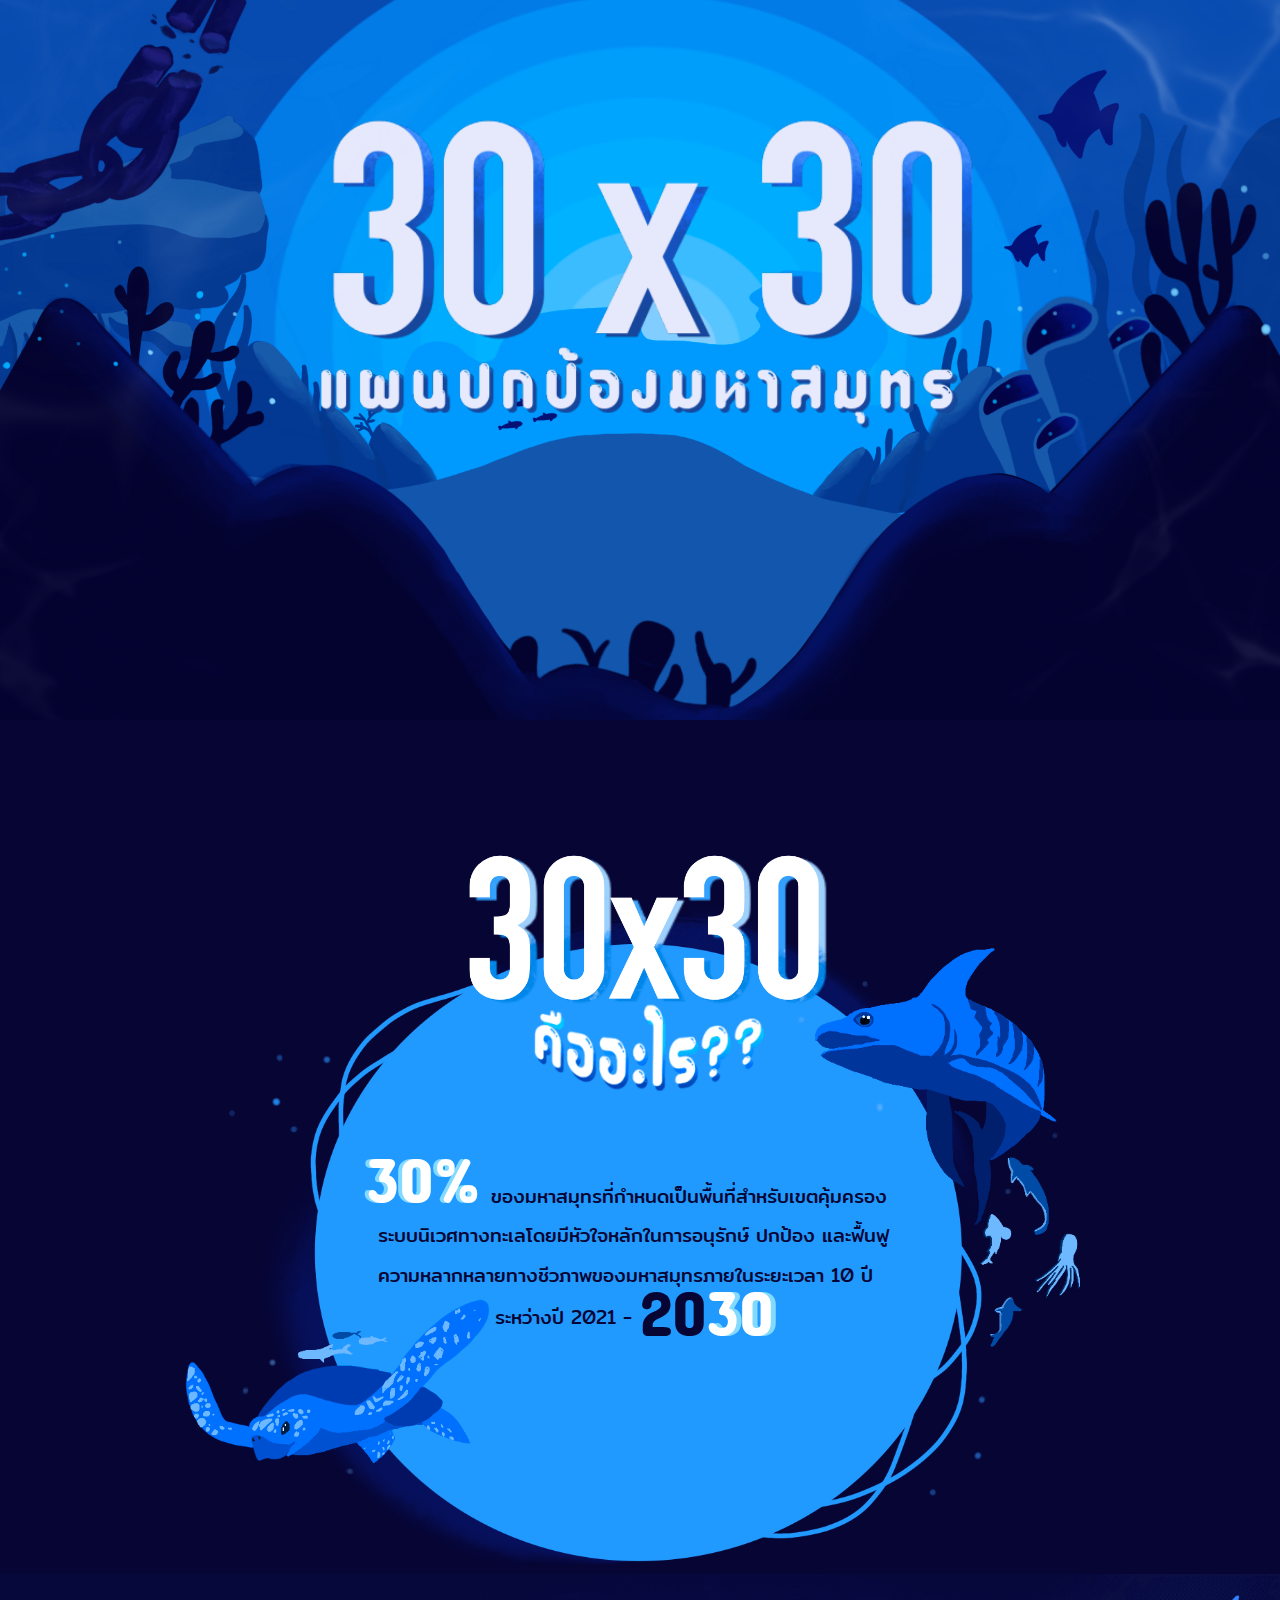
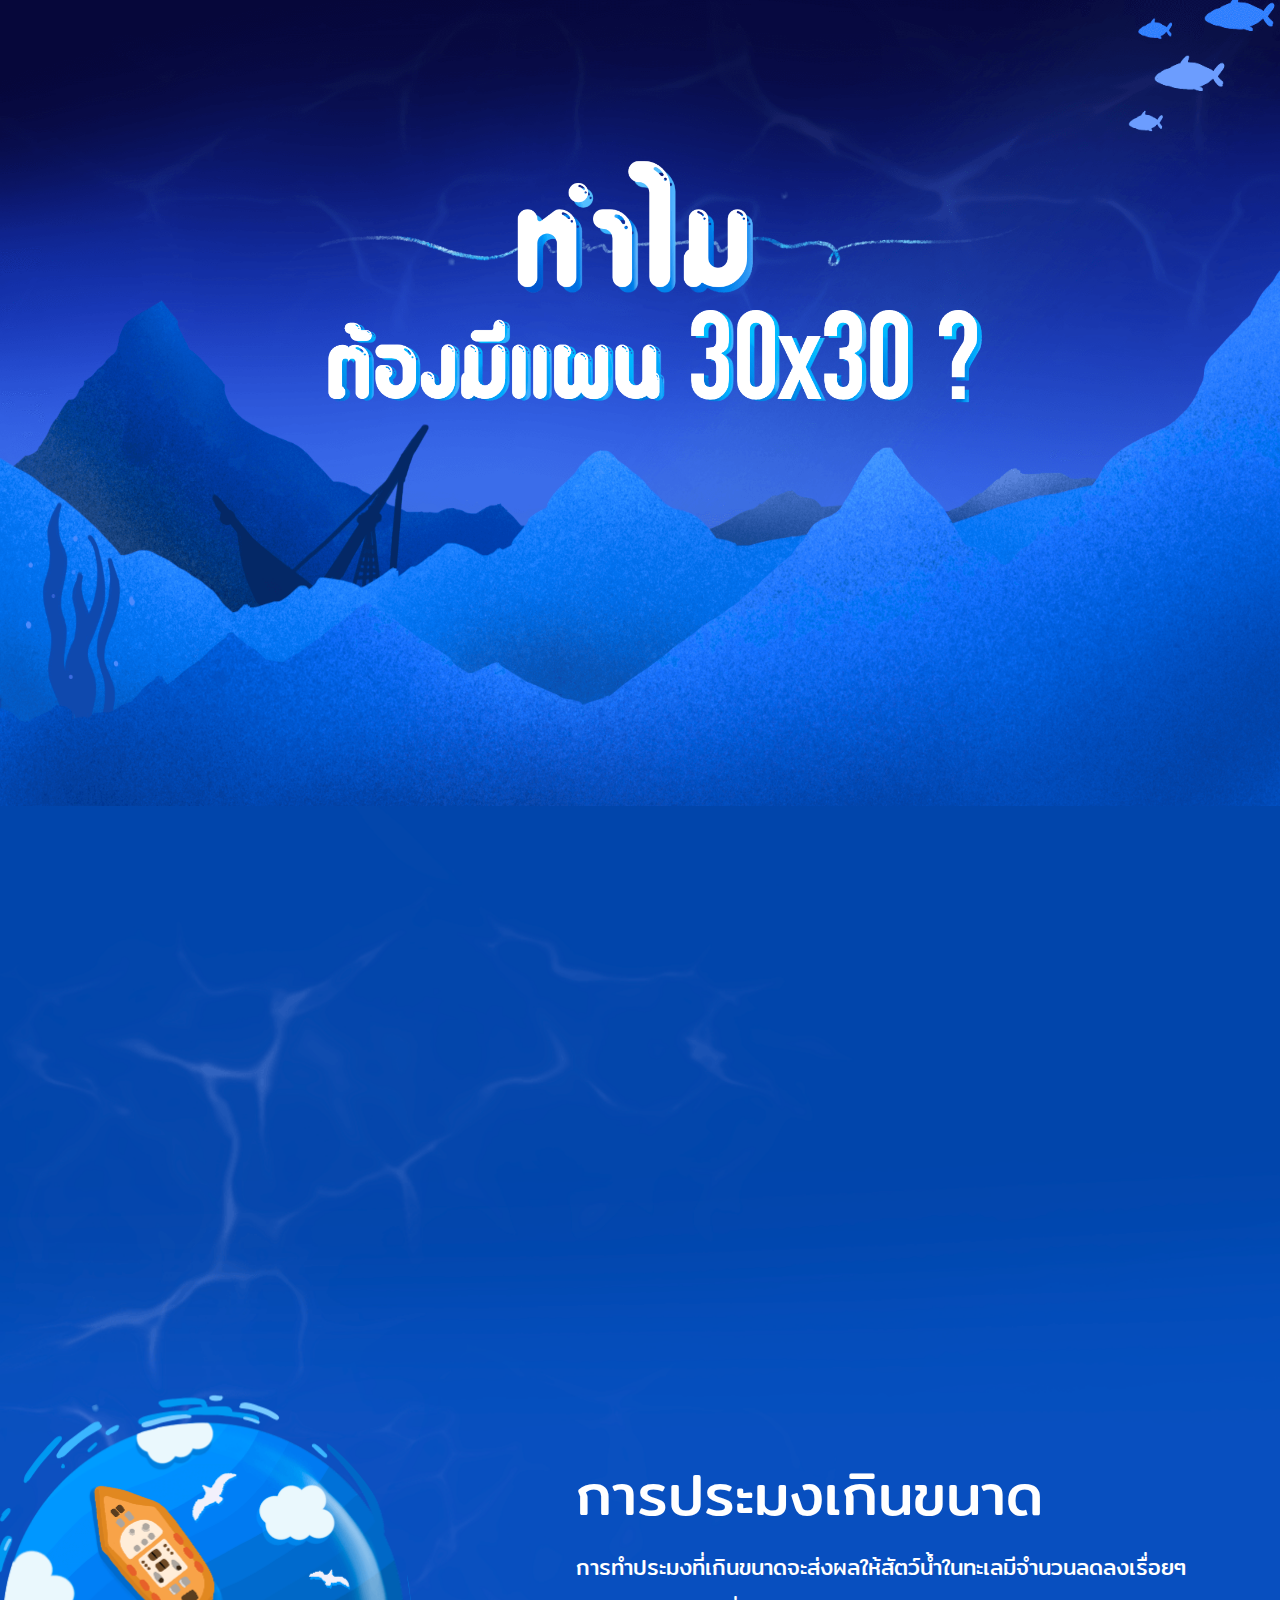
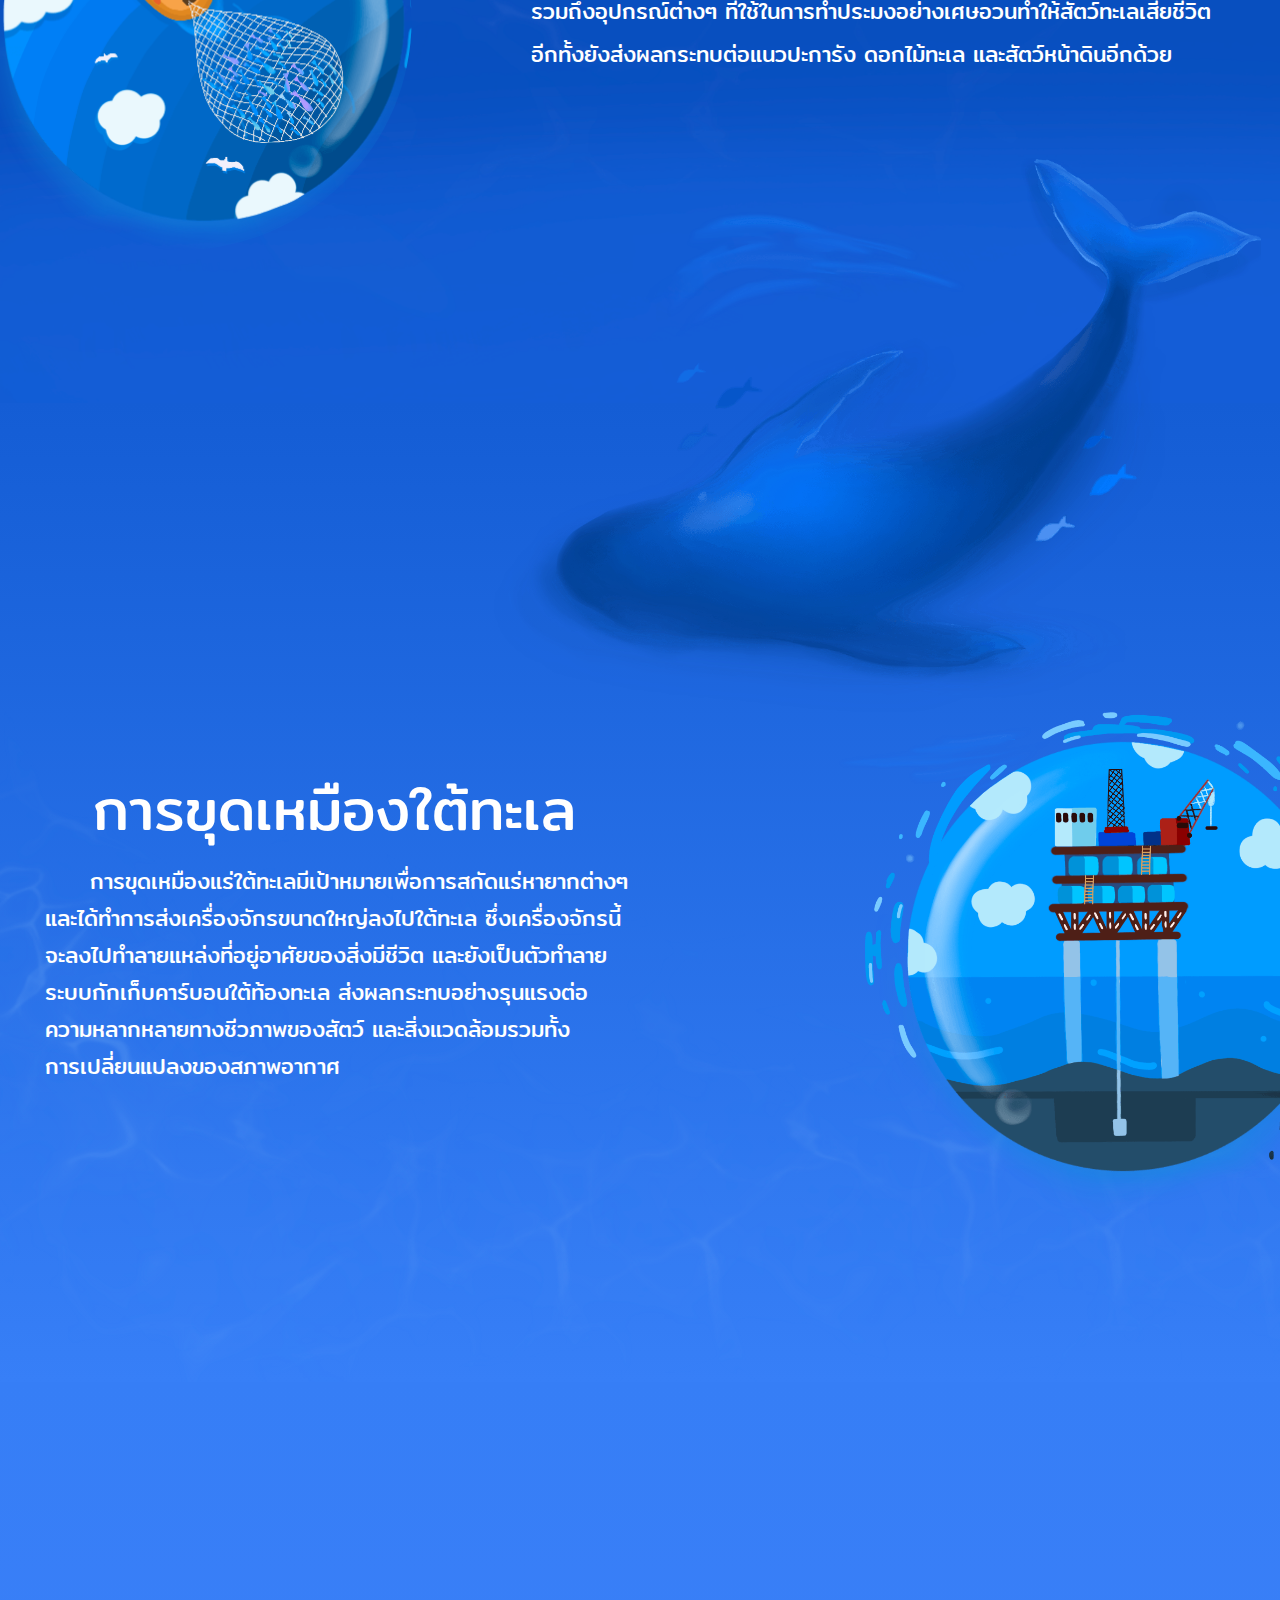
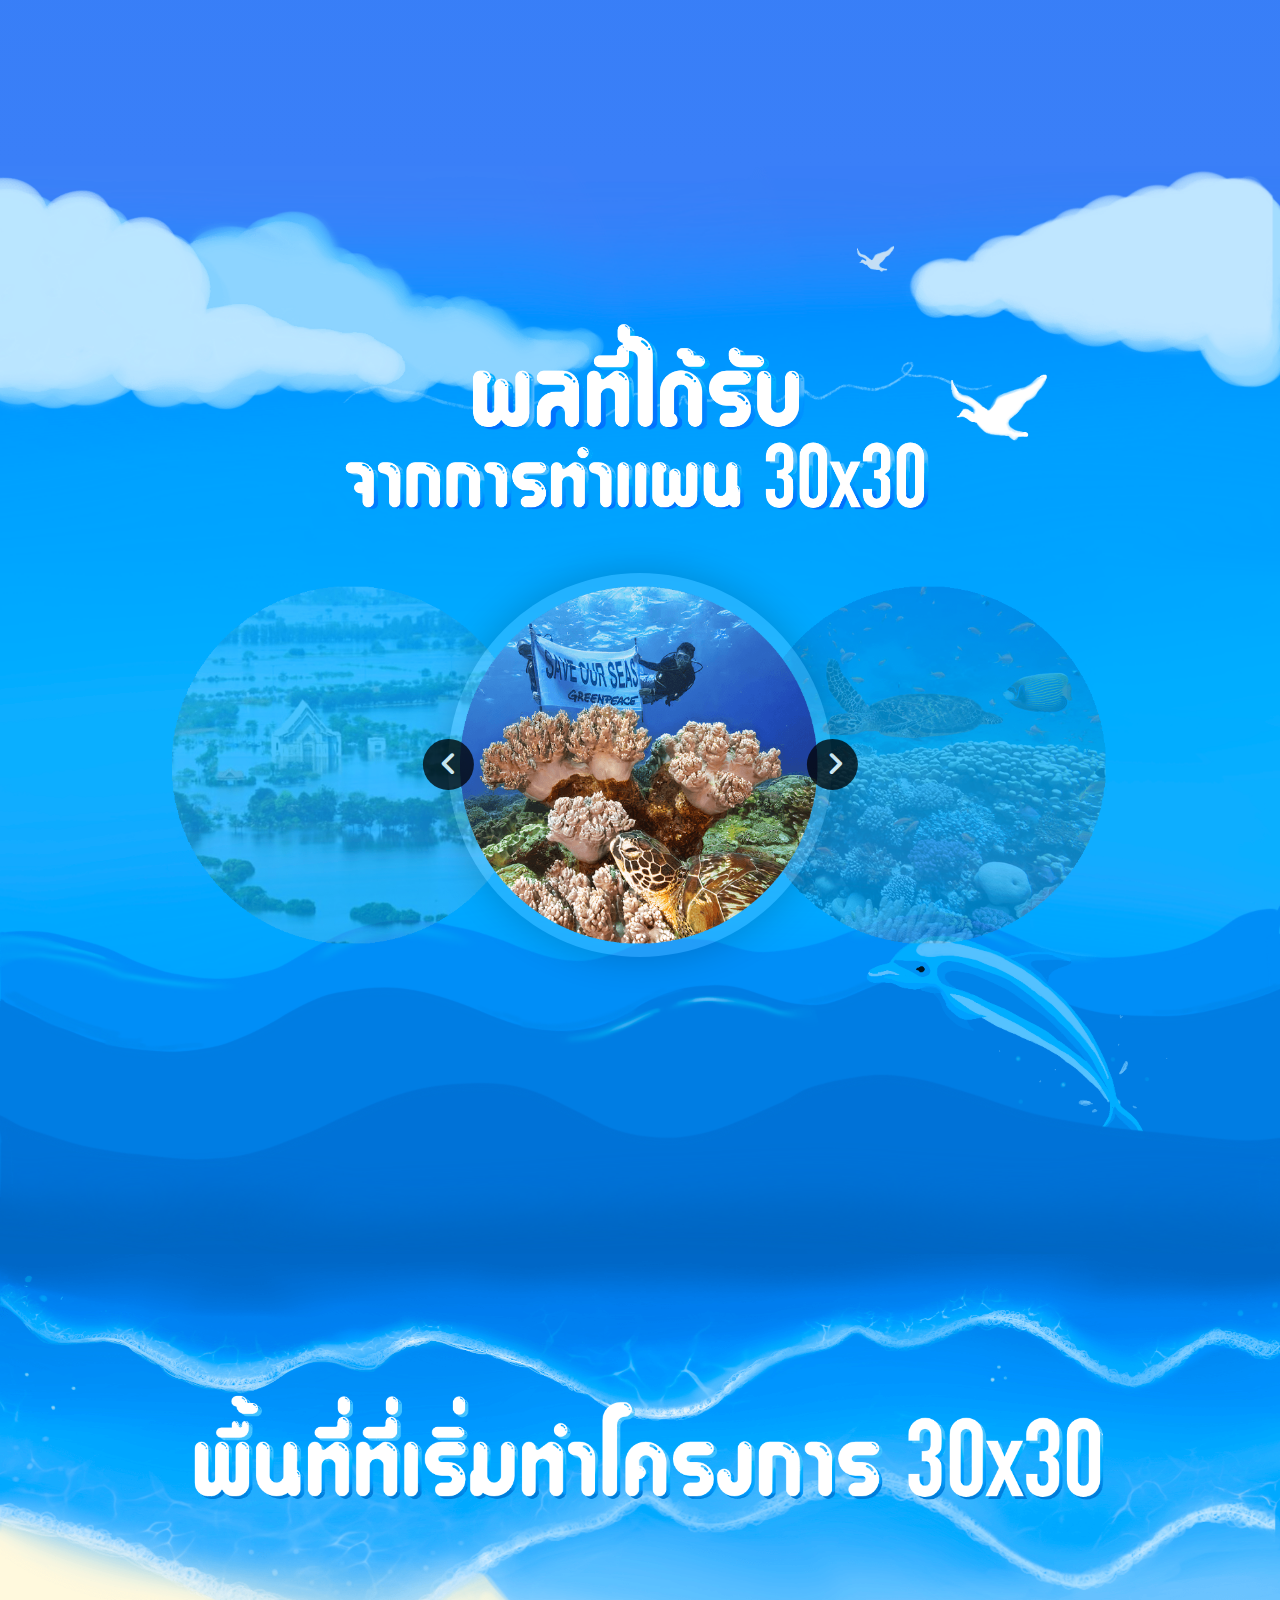
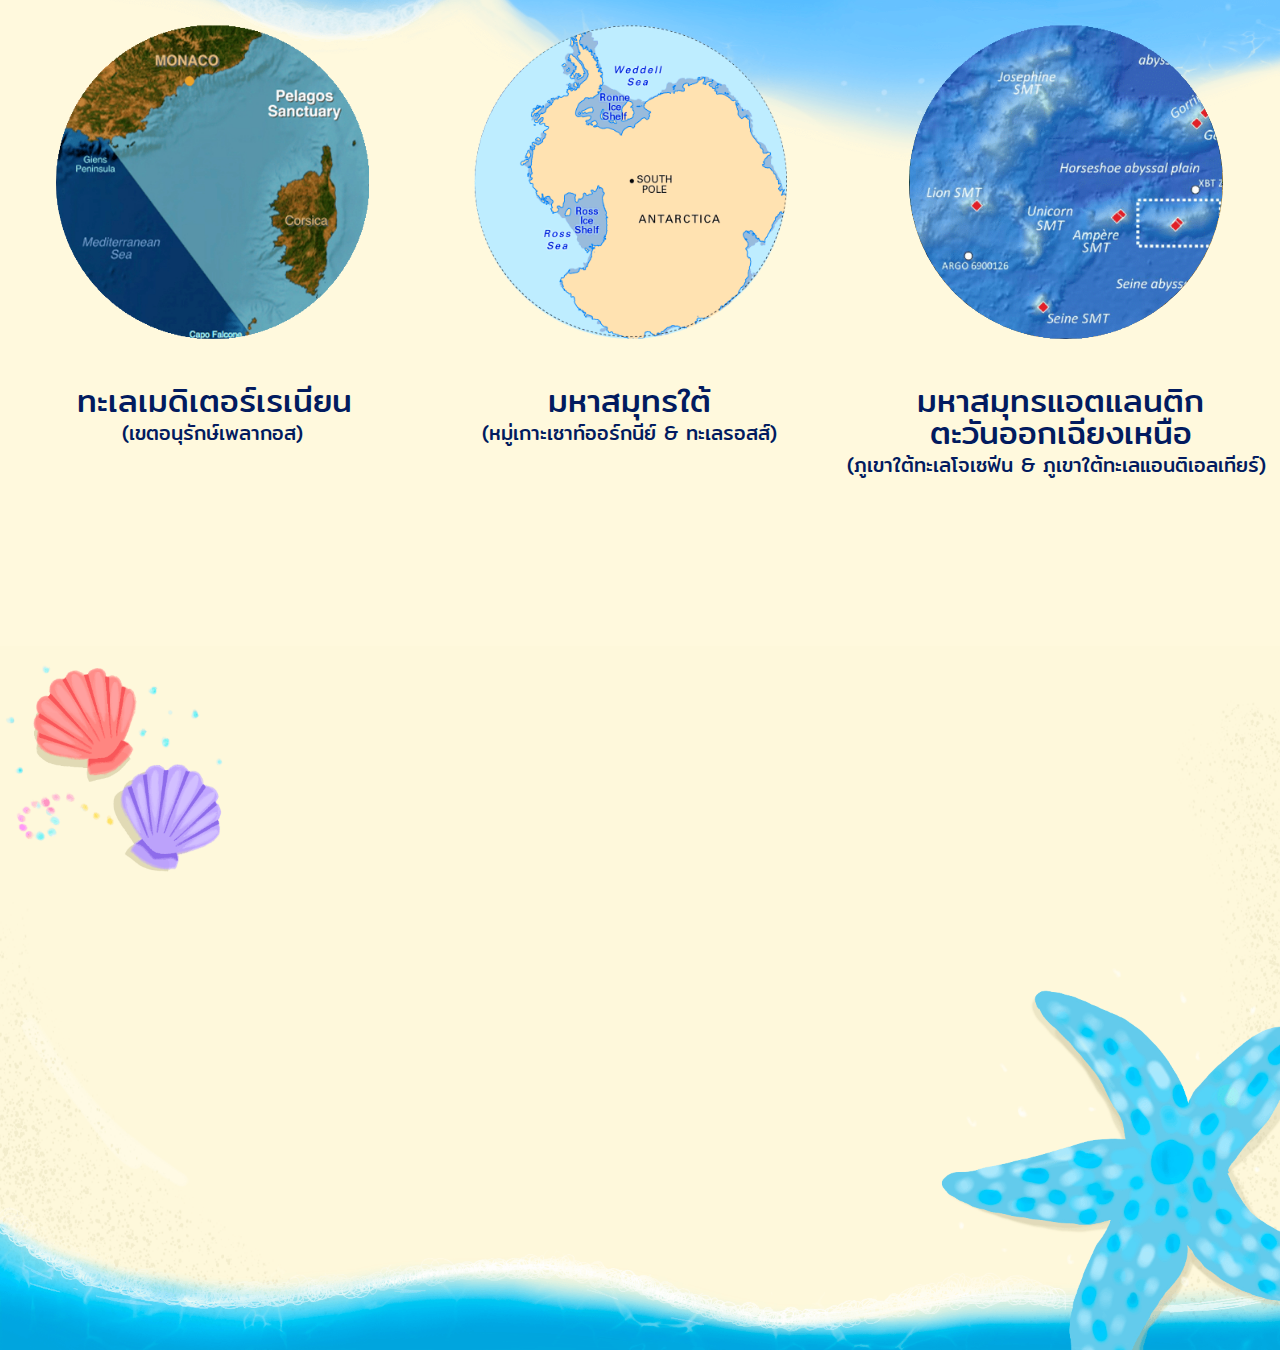
==== index.html @ f32a3476 "Update index.html" ====
<!DOCTYPE html>
<html>
    <head>
        <title>30x30</title>
        <meta charset="utf-8">
        <meta name="viewport" content="width=device-width, initial-scale=1">
        <link rel="stylesheet" href="https://maxcdn.bootstrapcdn.com/bootstrap/4.5.2/css/bootstrap.min.css">
        <script src="https://ajax.googleapis.com/ajax/libs/jquery/3.5.1/jquery.min.js"></script>
        <script src="https://cdnjs.cloudflare.com/ajax/libs/popper.js/1.16.0/umd/popper.min.js"></script>
        <script src="https://maxcdn.bootstrapcdn.com/bootstrap/4.5.2/js/bootstrap.min.js"></script>
        <link rel="preload" href="img30/30.jpg" as="image">
        <link rel="preload" href="img30/31.png" as="image">
        <link rel="preload" href="img30/32.png" as="image">
        <link rel="preload" href="img30/33.jpg" as="image">
        <link rel="preload" href="img30/34.png" as="image">
        <link rel="stylesheet" href="style3.css">
        <link rel="preconnect" href="https://fonts.gstatic.com">
        <link href="https://fonts.googleapis.com/css2?family=Concert+One&display=swap" rel="stylesheet">
        <link rel=icon type=image/png href="img30/เหว่า.png" />
        <link href="https://fonts.googleapis.com/css?family=Material+Icons|Material+Icons+Outlined|Material+Icons+Two+Tone|Material+Icons+Round|Material+Icons+Sharp" rel="stylesheet">
    </head>
<body>
    <div id="first">
        <div id="cover">
            <div style="background-image: url(img30/1.png);" class="cover-img"></div>
            <div style="background-image: url(img30/3.png);" class="cover-img" id="pra1"></div>
            <div style="background-image: url(img30/4.png);" class="cover-img"></div>
            <div style="background-image: url(img30/6.png);" class="cover-img" id="pra2"></div>
            <div style="background-image: url(img30/7.png);" class="cover-img" id="font30"></div>
            <div style="background-image: url(img30/8.png);" class="cover-img"></div>
            <div style="background-image: url(img30/9.png);" class="cover-img" id="mt1"></div>
            <div style="background-image: url(img30/10.png);" class="cover-img" id="light"></div>
            <div style="background-image: url(img30/11.png);" class="cover-img" id="soh"></div>
            <div style="background-image: url(img30/12.png);" class="cover-img"></div>
        </div>
    </div>
    <div id="sec">
        <div id="what">
            <div style="background-image: url(img30/13.png);width: 100%;position: absolute;height: 60%; background-size: 45%;background-repeat: no-repeat;background-position: 50% 50%;top: -1vw;left: -1vw;"></div>
            <p class="title2 arai"><span style="text-shadow: -0.35vw 0px 0px  #83daff;position: relative;left: -2%;" class="samsib">30%</span>ของมหาสมุทรที่กำหนดเป็นพื้นที่สำหรับเขตคุ้มครอง<br>ระบบนิเวศทางทะเลโดยมีหัวใจหลักในการอนุรักษ์ ปกป้อง และฟื้นฟู<br>ความหลากหลายทางชีวภาพของมหาสมุทรภายในระยะเวลา 10 ปี <br>
                <span style="position: relative;left: 23%;top: -1.2vw;">ระหว่างปี 2021 - 
            <span class="samsib" style="text-shadow: 0.4vw 0px 0px #83daff;position: relative;top: 1vw;"><span style="text-shadow: none;color: #060534;">20</span>30</span></span></p>
        </div>
        <div id="why">
            <div style="background-image: url(img30/14.png);position: absolute;width: 100%;height: 40%;background-size: 85%;background-position: center;background-repeat: no-repeat;top: 22%;"></div>
            <div></div>
            </p>
        </div>
    </div>
    <div id="third">
        <div class="part1">
            <div class="part"></div>
            <div class="pic"></div>
            <div class="cover-img" style="background-image: url(img30/43.PNG);height: 20%;width: 20%;left: 40%;top: 0.5%;"></div>
            <p class="plan">ในช่วงทศวรรษที่ผ่านมาที่สิ่งมีชีวิตถูกคุกคามด้วยผลกระทบ<br><span style="left: 9%;position: relative;">จากกิจกรรมหลากหลายของมนุษย์ไม่ว่าจะเป็น</span>
            </p>
            <p class="pramong head">การประมงเกินขนาด</p>
            <p class="pramong">การทำประมงที่เกินขนาดจะส่งผลให้สัตว์น้ำในทะเลมีจำนวนลดลงเรื่อยๆ <br>รวมถึงอุปกรณ์ต่างๆ ที่ใช้ในการทำประมงอย่างเศษอวนทำให้สัตว์ทะเลเสียชีวิต<br> อีกทั้งยังส่งผลกระทบต่อแนวปะการัง ดอกไม้ทะเล และสัตว์หน้าดินอีกด้วย</p>
        </div>
        <div class="part2">
            <div style="background-image: url(img30/15.png); bottom: 0;position: absolute;width: 100%;height: 100%;background-size: cover;"></div>
            <div id="pra"></div>
            <div class="pic2"></div>
            <p class="koodmine head">การขุดเหมืองใต้ทะเล</p>
            <p class="koodmine">การขุดเหมืองแร่ใต้ทะเลมีเป้าหมายเพื่อการสกัดแร่หายากต่างๆ <br>และได้ทำการส่งเครื่องจักรขนาดใหญ่ลงไปใต้ทะเล ซึ่งเครื่องจักรนี้<br>จะลงไปทำลายแหล่งที่อยู่อาศัยของสิ่งมีชีวิต และยังเป็นตัวทำลาย<br>ระบบกักเก็บคาร์บอนใต้ท้องทะเล ส่งผลกระทบอย่างรุนแรงต่อ<br>ความหลากหลายทางชีวภาพของสัตว์ และสิ่งแวดล้อมรวมทั้ง<br>การเปลี่ยนแปลงของสภาพอากาศ</p>
        </div>
    </div>
    <div id="third2" style="width: 100%;height: 30vw;background-image: linear-gradient(#367ef6,#3a7ff8);position: relative;">
        <p class="plan2" style="font-family: 'Mitr', sans-serif;color: white;font-size: 1.9vw;position: absolute;left: 28.5%;opacity: 0;">ดังนั้น เขตปกป้องระบบนิเวศทางทะเลหรือแผน 30x30 นี้ <br><span style="position: relative;left: -6%;">จึงเป็นเครื่องมือสำคัญที่จะปกป้องถิ่นที่อยู่อาศัยและสายพันธุ์สิ่งมีชีวิต</span><br><span style="position: relative;left: -13.75%;">และช่วยฟื้นฟูความหลากหลายทางชีวภาพของมหาสมุทรให้กลับมาอุดมสมบูรณ์อีกครั้ง</span></p>
        <div class="cover-img" style="background-image: url(img30/44.PNG);height: 115%;width: 20%;left: 40%;top: 5%;"></div>
    </div>
    <div id="forth">
        <div>
            <div style="background-image: url(img30/16.png);" class="cover-img"></div>
            <div style="background-image: url(img30/17.png);" class="cover-img wave"></div>
            <div style="background-image: url(img30/18.png);" class="cover-img wave"></div>
            <div style="background-image: url(img30/19.png);width: 25%;height: 80%;left: 40%;background-size: 80%;" class="cover-img wave"></div>
            <div style="background-image: url(img30/20.png);" class="cover-img wave"></div>
        </div>
            <div style="background-image: url(img30/21.png);position: absolute;width: 100%;height: 60%;background-repeat: no-repeat;background-size: 80%;left: 13%;"></div>
        <!-- <p class="head get">ผลที่ได้รับจากการทำแผน       <span style="font-size: 6vw;font-family: 'Concert One';">30 x 30 ?</span></p> -->
            <div class="items">
                <div class="item active" >
                    <img src="img30/imgsrc1.png" id="place">
                </div>
                <div class=" item next" >
                    <img src="img30/imgsrc2.png" id="more">
                </div>
                <div class="item" >
                    <img src="img30/imgsrc3.png" id="laklai">
                </div>
                <div class="item" >
                    <img src="img30/imgsrc4.png" id="chain">
                </div>
                <div class="item prev" >
                    <img src="img30/imgsrc5.png" id="eco">
                </div>
                <div class="button-container" style="left: -15vw;">
                    <div class="button" ><i class="material-icons-round" style="font-size:3.5vw;position: relative;left: 0vw;top: 0.2vw;">keyboard_arrow_left</i></div>
                </div>
                <div class="button-container" style="left: 15vw;">
                    <div class="button" ><i class="material-icons-round" style="font-size:3.5vw;position: relative;left: 0.25vw;top: 0.2vw;">keyboard_arrow_right</i></div>
                </div>
            </div>
    </div>
    <div id="fifth">
        <!-- <p class="head start">พื้นที่ที่เริ่มทำโครงการ       <span style="font-size: 6vw;font-family: 'Concert One';">30 x 30</span></p> -->
        <div style="background-image: url(img30/22.png);position: absolute;width: 100%;height: 60%;background-repeat: no-repeat;background-size: 95%;left: 4%;"></div>
        <div class="tale">
            <div class='pictale' style="background-image: url(img30/23.png);background-size: cover;width: 24.5vw;height: 24.5vw;left: 4.35vw;top: 5.75vw;"></div>
            <div class='pictale nam1' style="background-image: url(img30/24.png);"></div>
            <p class="title2 taletext" style="left: 6vw;">ทะเลเมดิเตอร์เรเนียน</p>
            <p class="title2 taletext2" style="font-size: 1.55vw; left: 9.5vw;">(เขตอนุรักษ์เพลากอส)</p>
        </div>
        <div class="tale" style="left: calc(100%/3);">
            <div class='pictale' style="background-image: url(img30/25.jpg);background-size: cover;width: 24.3vw;height: 24.3vw;left: 3.8vw;top: 5.75vw;"></div>
            <div class='pictale' style="background-image: url(img30/26.png);"></div>
            <p class="title2 taletext" style="left: 9.5vw;">มหาสมุทรใต้</p>
            <p class="title2 taletext2" style="font-size: 1.55vw; left: 4.3vw;">(หมู่เกาะเซาท์ออร์กนีย์ & ทะเลรอสส์)</p>
        </div>
        <div class="tale" style="left: calc(100%/3*2);">
            <div class='pictale' style="background-image: url(img30/27.png);background-size: cover;width: 24.5vw;height: 24.5vw;left: 4.35vw;top: 5.75vw;"></div>
            <div class='pictale' style="background-image: url(img30/28.png);"></div>
            <p class="title2 taletext" style="left: 5vw;">มหาสมุทรแอตแลนติก</p>
            <p class="title2 taletext" style="left: 6vw; top: 35vw;">ตะวันออกเฉียงเหนือ</p>
            <p class="title2 taletext2"  style="font-size: 1.55vw; left: -0.5vw; top:38.5vw">(ภูเขาใต้ทะเลโจเซฟีน & ภูเขาใต้ทะเลแอนติเอลเทียร์)</p>
        </div>
    </div>
    <div id="sixth">
        <div style="background-image: url(img30/29.png);width: 100%;height: 100%;position: absolute;background-size: 100%;background-repeat: no-repeat;background-position: center bottom;"></div>
         <p class="textcall" style="top: 41%;left: 25%;display: block;font-size: 3vw;">
            ถึงเวลาแล้วหรือยัง ที่พวกเราจะร่วมกันฟื้นฟู<br><span style="position: relative;left: 9%;">มหาสมุทรโลกให้อุดมสมบูรณ์ต่อไป</span>
         </p>
         <p class="textcall" style="top: 35%;left: 25%;font-size: 1.75vw;">
            หนึ่งเสียงของคุณจะช่วยให้เกิดเขตคุ้มครองระบบนิเวศทางทะเลและผลักดันให้<br><span style="position: relative;left: 6%;">องค์กรสหประชาชาติเดินหน้าแก้ไขปัญหาภัยคุกคามที่มีต่อมหาสมุทร</span>
        </p>
        <a href="https://act.greenpeace.org/page/42720/petition/1?ea.tracking.id=Planet4&utm_campaign=oceans&utm_source=website&utm_medium=planet4" target="_blank" class="title2 button3">ร่วมลงชื่อสนับสนุน</a>
        <a href="https://www.greenpeace.org/aotearoa/publication/30-x-30-a-blueprint-for-ocean-protection/" target="_blank" class="title2 button4">ศึกษาข้อมูลเพิ่มเติม</a>
        <button type="button" id="bright" ><i class="material-icons-round" id="buttonr" style="font-size:15vw;cursor: pointer;">arrow_right</i></button>
        <button type="button" id="bleft"><i class="material-icons-round" id="buttonl" style="font-size:15vw;cursor: pointer;">arrow_left</i></button>
        </div>
    </div>

    <!-- ซ่อนแอบ -->
    <div class="show1">
        <div class="data1">
                <div class="pichid" style="background-image: url(img30/30.jpg);">
                </div>
                <p class="title3 headtitle3">
                    1. ช่วยเป็นแหล่งเพาะพันธุ์สัตว์ทะเล
                </p>
                <p class="title3">
                    การสร้างเขตคุ้มครองระบบนิเวศทางทะเล จะช่วยเพิ่มพื้นที่แหล่งเพาะพันธุ์ของสัตว์ทะเล<br>จึงส่งผลให้จำนวนสัตว์น้ำและพืชทะเลเพิ่มขึ้น รวมถึงทำหน้าที่เป็นแหล่งเพาะพันธุ์ของ<br>สัตว์ทะเลที่ถูกคุกคามอย่างวาฬหรือเต่าทะเล ยกตัวอย่างในประเทศไทย ที่มีการอนุรักษ์<br>หญ้าทะเล ซึ่งเป็นแหล่งที่อยู่อาศัย อนุบาลตัวอ่อน แหล่งหากินและแหล่งหลบซ่อนศัตรู<br>ของสัตว์ทะเลนานาชนิด
                </p>
            <span class="close">&times;</span>     
        </div>
    </div>
    </div>
    <div class="show2">
        <div class="data2">
                <div class="pichid" style="background-image: url(img30/31.png);">
                </div>
                <p class="title3 headtitle3" style="left: 53%;">
                    2. มีความหลากหลายทางชีวภาพมากขึ้น
                </p>
                <p class="title3">
                    การสร้างเขตคุ้มครองจะช่วยฟื้นฟูทรัพยากรทางทะเล และเป็นพื้นที่อยู่อาศัยสำหรับ<br>สัตว์ทะเลให้เจริญเติบโตได้ จึงส่งผลให้มีความหลากหลายทางชีวภาพ<br>ซึ่งความหลากหลายทางชีวภาพเป็นสิ่งสำคัญที่ทำให้สิ่งมีชีวิตสามารถดำรงอยู่ได้<br>แม้ว่าสภาพแวดล้อมจะเปลี่ยนแปลงอยู่เสมอ
                </p>
            <span class="close">&times;</span>     
        </div>
    </div>
    <div class="show3">
        <div class="data3">
                 <div class="pichid" style="background-image: url(img30/32.png);">
                 </div>
                 <p class="title3 headtitle3">
                    3. ปกป้องห่วงโซ่อาหารใต้ทะเล
                </p>
                 <p class="title3">
                    การสร้างเขตคุ้มครองจะช่วยทำให้พื้นที่บริเวณนั้นเกิดสมดุลทางห่วงโซ่อาหารใต้ทะเล<br>ซึ่งจะทำให้ระบบนิเวศทางทะเลอุดมสมบูรณ์
                </p>
             <span class="close">&times;</span>  
        </div>   
    </div>
    <div class="show4">
        <div class="data4">
             <div class="pichid" style="background-image: url(img30/33.jpg);">
             </div>
             <p class="title3 headtitle3">
                4. ฟื้นฟูเศรษฐกิจระดับชุมชน
            </p>
             <p class="title3">
                การสร้างเขตคุ้มครองระบบนิเวศทางทะเลจะช่วยฟื้นฟูการท่องเที่ยวและการทำประมง<br>นอกเขตคุ้มครอง
            </p>
        </div>
         <span class="close">&times;</span>  
    </div> 
</div>

<div class="show5">
    <div class="data5">
         <div class="pichid" style="background-image: url(img30/34.png);">
         </div>
         <p class="title3 headtitle3" style="font-size: 2.1vw;text-shadow: 0.12vw 0.12vw 0vw #6da8ff;">
            5. ช่วยปกป้องพวกเราจากวิกฤตสภาพภูมิอากาศ
        </p>
         <p class="title3">
            สัตว์ทะเลและพืชทะเล สามารถดูดซับและกักเก็บก๊าซคาร์บอนไดออกไซด์ในชั้นบรรยากาศได้<br>โดยก๊าซคาร์บอนไดออกไซด์จะถูกส่งผ่านห่วงโซ่อาหาร ซึ่งในที่สุดก๊าซคาร์บอนไดออกไซด์<br>ก็จะจมลงไปใต้มหาสมุทรพร้อมกับซากสัตว์ทะเล อีกทั้งอุจจาระของวาฬ หรือสิ่งมีชีวิตอื่นๆ <br>อย่างแพลงก์ตอนพืชก็มีส่วนช่วยในการดูดซับและแยกก๊าซคาร์บอนไดออกไซด์จาก<br>ชั้นบรรยากาศลงสู่ทะเล
        </p>
     </div>
     <span class="close">&times;</span>  
</div> 
<!-- ซ่อนแอบหมดแล้ว -->

<!-- โหลด -->
<div id="load" style="overflow: hidden;">
    <div class="loader"></div>
</div>
<!-- จบโหลด -->

<!-- scroll -->
<script>
    let b_right = document.querySelector("#bright");
    window.onload = function() {
        b_right.style.display = "block";
        document.querySelector("#load").style.display = "none";
    };
    let pramong = document.querySelector('.pic');
    let koodmine = document.querySelector('.pic2');
    let font30 = document.querySelector("#font30");
    let pra2 = document.querySelector("#pra2");
    let pra1 = document.querySelector("#pra1");
    let mt1 = document.querySelector("#mt1");
    let tammai = document.querySelector("#tammai");
    let call = document.querySelectorAll(".textcall");
    let pra = document.querySelector("#pra");
    let buttonr = document.querySelector("#buttonr");
    let b_left = document.querySelector("#bleft");
    let buttonl = document.querySelector("#buttonl");
    let button3 = document.querySelector(".button3");
    let button4 = document.querySelector(".button4");
    let plan = document.querySelector(".plan");
    let plan2 = document.querySelector(".plan2");
    var check = 0;

    $(window).scroll(function () {
        var scrollv = $(this).scrollTop();

        font30.style.top = scrollv/30+'%';
        pra2.style.left = scrollv/55+'%';
        pra1.style.right = scrollv/55+'%';

        if (scrollv > 2400) {
            plan.style.animation = "appear 2s forwards";
        }

        if (scrollv > 4800) {
            plan2.style.animation = "appear 2s forwards";
        }

        if (scrollv > 2700) {
            pramong.style.animation = "mynewmove 1.5s forwards";
        }
        else{
            pramong.style.animation = "none";
        }

        if(scrollv > 3700){
            koodmine.style.animation = "mynewmove2 1.5s forwards";
        }
        else{
            koodmine.style.animation = "none";
        }

        // call to acction
    })
    
    buttonr.addEventListener("click", function() {
        if(check==0){
            call[0].style.display = "none";
            call[1].style.display = "block";
            button3.style.display = "inline-block";
            button4.style.display = "inline-block";
            b_right.style.display = "none";
            b_left.style.display = "block";
        }
        check += 1;
    });
    buttonl.addEventListener("click", function() {
        if(check==1){
            b_left.style.display = "none";
            call[1].style.display = "none";
            call[0].style.display = "block";
            b_right.style.display = "block";
            button3.style.display = "none";
            button4.style.display = "none";
        }
        check -= 1;
    });
</script>

<!-- script ม้าหมุน -->
<script>
            // เพิ่ม ถึง 417
        const slider = document.querySelector(".items");
        const slides = document.querySelectorAll(".item");
        const button = document.querySelectorAll(".button");
        let current = 0;
        let prev = 4;
        let next = 1;
        for (let i = 0; i < button.length; i++) {
            button[i].addEventListener("click", () => i == 0 ? gotoPrev() : gotoNext());
        }
        const gotoPrev = () => current > 0 ? gotoNum(current - 1) : gotoNum(slides.length - 1);
        const gotoNext = () => current < 4 ? gotoNum(current + 1) : gotoNum(0);
        const gotoNum = number => {
            current = number;
            prev = current - 1;
            next = current + 1;
            for (let i = 0; i < slides.length; i++) {
                slides[i].classList.remove("active");
                slides[i].classList.remove("prev");
                slides[i].classList.remove("next");
            }
            if (next == 5) {
                next = 0;
            }
            if (prev == -1) {
                prev = 4;
            }
            slides[current].classList.add("active");
            slides[prev].classList.add("prev");
            slides[next].classList.add("next");
        }
</script>
<!-- จบม้าหมุน -->

<!-- script ซ่อนแอบ -->
<script>
    const show1 = document.querySelector(".show1");
    const show2 = document.querySelector(".show2");
    const show3 = document.querySelector(".show3");
    const show4 = document.querySelector(".show4");
    const show5 = document.querySelector(".show5");
    
    const data1 = document.querySelector(".data1");
    const data2 = document.querySelector(".data2");
    const data3 = document.querySelector(".data3");
    const data4 = document.querySelector(".data4");
    const data5 = document.querySelector(".data5");
    
    document.getElementById("place").onclick = function(){
        show1.style.display = "block";
        data1.style.display = "block";
    };
    document.getElementById("more").onclick = function(){
        show2.style.display = "block";
        data2.style.display = "block";
    };
    document.getElementById("laklai").onclick = function(){
        show3.style.display = "block";
        data3.style.display = "block";
    };
    document.getElementById("chain").onclick = function(){
        show4.style.display = "block";
        data4.style.display = "block";
    };
    document.getElementById("eco").onclick = function(){
        show5.style.display = "block";
        data5.style.display = "block";
    };

    var span = document.getElementsByClassName("close")[0];
    span.onclick = function() { 
        show1.style.display = "none";
        data1.style.display = "none";
    }
    var span = document.getElementsByClassName("close")[1];
    span.onclick = function() { 
        show2.style.display = "none";
        data2.style.display = "none";
    }
    var span = document.getElementsByClassName("close")[2];
    span.onclick = function() { 
        show3.style.display = "none";
        data3.style.display = "none";
    }
    var span = document.getElementsByClassName("close")[3];
    span.onclick = function() { 
        show4.style.display = "none";
        data4.style.display = "none";
    }
    var span = document.getElementsByClassName("close")[4];
    span.onclick = function() { 
        show5.style.display = "none";
        data5.style.display = "none";
    }
</script>
<!-- script จบ -->

</body>
</html>
---- style3.css ----
@import url('https://fonts.googleapis.com/css2?family=Chonburi&family=K2D:wght@800&family=Mitr:wght@500&family=Sriracha&display=swap');

*{
    padding: 0;
    margin: 0;
}
body{
    /* background-color: #ffe1b1; */
    /* min-height: 1500px; */
    background-color: #060534;
    scroll-behavior: smooth;
    overflow-x: hidden;
}
#first{
    position: relative;
    width: 100%;
    height: 58vw;
    overflow: hidden;
    background-image: linear-gradient(#074bb0 75%,#060534 75%);
}
#cover{
    width: 100%;
    height: 100%;
    position: relative;
}
#sec{
    position: relative;
    width: 100%;
    height: 130vw;
    background-color: #060534;
}
#what{
    position: absolute;
    width: 100%;
    height: 45%;
    top:5%;
    background-image: url(img30/35.png);
    background-size: cover;
    background-position: center ;
}
#why{
    position: absolute;
    width: 100%;
    height: 50%;
    top: 50%;
    background-image: url(img30/36.png);
    background-size: 100% 100%;
    background-repeat: no-repeat;
}
.cover-img{
    position: absolute;
    width: 100vw;
    height: 100vw;
    background-size: contain;
    background-repeat: no-repeat;
}
.title2{
    font-size: 2vw;
    font-family: 'Mitr', sans-serif;
    position: absolute;
    color: #060534;
    top: 5%;
    left: 14%;
    line-height: 205%
}
.title2.arai{
    font-size: 1.5vw;
    top: 44.5%;
    left: 29.5%;
}
.samsib{
    font-size: 5vw; 
    font-family: 'Concert One', cursive; 
    color:#fff;
}
.title2.text2{
    top: 47.5%;
    left: 43%;
    text-indent: 10%;
    font-size: 1.7vw;
}
#third{
    /* background-color: #113c67; */
    width: 100%;
    height: 170vw;
    position: relative;
    overflow: hidden;
    background-size: 150% 100%;
    background-color: #155cd6;
}
.pic{
    width: 35.75%;
    height: 20.75%;
    /* background-color: rgb(255, 255, 255); */
    border-radius: 100%;
    top: 27%;
    left: -4%;
    position: absolute;
    transform: scale(1.02);
    background-image: url(img30/37.png);
    background-size: cover;
}
.part2{
    width: 100%;
    height: 45%;
    position: absolute;
    bottom: 0;
    background: linear-gradient(#145dd5,#377ff7);
    background-size: cover;

}
.part{
    width: 100%;
    height: 55%;
    position: absolute;
    background-image: url(img30/38.png);
    background-size: cover;
}
.pic2{
    width: 45%;
    height: 55%;
    /* background-color: rgb(255, 255, 255); */
    border-radius: 100%;
    top: 28%;
    right: -10%;
    position: absolute;
    transform: scale(1.02);
    background-image: url(img30/39.png);
    background-size: cover;
}
.pramong, .koodmine{
    font-family: 'Mitr', sans-serif;
    color: white;
    font-size: 1.7vw;
    position: absolute;
    top: 34%;
    left: 41.5%;
    text-indent: 3.5vw;
    line-height: 200%;
}
.koodmine{
    left: 3.5%;
    top: 47%;
    line-height: 170%;
}
.head{
    left: 45%;
    top: 29%;
    font-size: 4.5vw;
    text-indent: 0;
}
.koodmine.head{
    top: 36.5%;
    left: 7.25%;
}
#forth{
    overflow: hidden;
    position: relative;
    background-color: #59a5e4;
    width: 100%;
    height: 85vw;
    background-image: url(img30/40.png);
    background-repeat: no-repeat;
    background-size: cover;
    background-position: right;
}
.head.get{
    left: 9.5%;
    font-size: 5.25vw;
    font-family: 'Mitr'; 
    color:#ffffff;
    position: absolute;
    top: 23%;
    text-shadow: 0.5vw 0.3vw 0px #12668d;
}
.head.start{
    left: 16%;
    font-size: 5.25vw;
    font-family: 'Mitr'; 
    color:#005c83;
    position: absolute;
    top: 20%;
    text-shadow: 0vw 0.3vw 0px #50bada;
}
.poom{
    background-color: rgb(52, 58, 71);
    width: 4vw;
    height: 4vw;
    position: absolute;
    border-radius: 100%;
    left: 33.5%;
    top: 51%;
    cursor: pointer;
    /* z-index: 99; */
}
.po2{
    left: 62.5%;
}
.presspic{
    width: 27.5vw;
    height: 27.5vw;
    position: absolute;
    left: 36%;
    top: 37.5%;
    border-radius: 100%;
    cursor: pointer;
    background-size: cover;
    /* background-color: white; */
}
.picshadow{
    width: 27.5vw;
    height: 27.5vw;
    position: absolute;
    left: 36%;
    top: 37.5%;
    border-radius: 100%;
    /* background-color: white; */
    box-shadow: 0px 0px 3vw #0004;
}
i{
    color: white;
}
.prakob{
    display: none;
}
.picsec,.piclast{
    opacity: 0.8;
    width: 26vw;
    height: 26vw;
    top: 38%;
}
.picsec{
    left: 54%;
}
.piclast{
    left: 18%;
}
#fifth{
    position: relative;
    width: 100%;
    height: 77.5vw;
    background-color: #fff9dd;
    overflow: hidden;
    background-image: url(img30/41.png);
    background-size: 100% 65%;
    background-repeat: no-repeat;
}
.close {
    position: absolute;
    top: 1.25vw;
    right: 2.25vw;
    color: #faf0f0;
    /* font-size: 3vw; */
    font-size: 3.5vw;
    font-weight: bold;
     transition: 0.3s;
}
.show1,.show2,.show3,.show4,.show5{
    overflow: hidden;
    width: 100%;
    height: 100%;
    background-color: rgb(5, 15, 34,0.95); 
    position: fixed;
    left: 0;
    top: 0;
    display: none;
}
.data1,.data2,.data3,.data4,.data5{
    display: none;
    /* margin: 5em; */
}
.close:hover,
    .close:focus {
        color: rgb(255, 255, 255);
        text-decoration: none;
        cursor: pointer;
}

.pichid{
    left: 0%;
    width: 47%;
    height: 100%;
    position: absolute;
    background-size: cover;
}
.tale{
    margin: 0;
    height: 70%;
    position: absolute;
    width: calc(100%/3);
    display: inline-block;
    padding: 0;
    bottom: 0px;
}
.pictale{
    width: 30vw;
    height: 30vw;
    border-radius: 100%;
    left: 0.75vw;
    top: 3vw;
    position: absolute;
    background-size: cover;
    transition: 1s;
    /* cursor: pointer; */
}
.taletext{
    top: 32.5vw;
    font-size: 2.5vw;
    left: 7vw;
    color: #021b5f;
}
.taletext2{
    top: 36vw;
    font-size: 2vw;
    left: 4.5vw;
    color: #021b5f;
}
#load{
    /* background-image: linear-gradient(to bottom right, #a3cbff,#25b); */
    background-color: #000000;
    background-image: linear-gradient(-30deg, #102736 0%, #04619f 74%);
    width: 100%;
    height: 100%;
    position: fixed;
    left: 0;
    top: 0;
    display: flex;
    justify-content: center;
    align-items: center;
}

/* เพิ่ม */

.items {
    position: absolute;
    top: 55%;
    left: 50%;
    transform: translate(-50%, -50%);
    user-select: none;
  }
  
  .items .item {
    position: absolute;
    top: 50%;
    left: 50%;
    transform: translate(-50%, -50%);
    width: 30vw;
    height: 30vw;
    border-radius: 50%;
    overflow: hidden;
    transition: all 300ms ease-in-out;
    z-index: -1;
    opacity: 0;
    /* background-size: cover; */
  }
  .item img {
    width: 100%;
    height: 100%;
    object-fit: cover;

  }
  .item.active {
    opacity: 1;
    z-index: 99;
    background-color: #fff2;
    box-shadow: 0px 0px 3vw #00000032;
    cursor: pointer;
  }
  
  .item.prev {
    z-index: 2;
    opacity: 0.25;
    transform: translate(-125%, -50%);
  }
  
  .item.next {
    z-index: 2;
    opacity: 0.25;
    transform: translate(25%, -50%);
  }
  
  .items .button-container {
    position: absolute;
    top: 50%;
    left: 50%;
    transform: translate(-50%, -50%);
    width: auto;
    z-index: 100;
  }
  
  .button-container .button {
    color: #fff;
    /* font-size: 32px; */
    cursor: pointer;
    position: relative;
    opacity: 0.75;
    transition: all 300ms ease-in-out;
  }
  
  .button-container .button:hover {
    opacity: 1;
  }
  
  .button-container .button:before {
    content: "";
    position: absolute;
    top: 50%;
    left: 50%;
    transform: translate(-50%, -50%);
    width: 4vw;
    height: 4vw;
    background-color: rgba(0, 0, 0, 1);
    border-radius: 50%;
    z-index: -99;
  }
  
  .button-container .button:nth-child(1) {
    float: left;
  }
  
  .button-container .button:nth-child(2) {
    float: right;
  }

.loader {
    border: 1.5vw solid #f3f3f3;
    border-radius: 50%;
    border-top: 1.5vw solid #3498db;
    width: 10vw;
    height: 10vw;
    -webkit-animation: spin 2s linear infinite; /* Safari */
    animation: spin 2s linear infinite;
    position: absolute;
  }
  
  /* Safari */
  @-webkit-keyframes spin {
    0% { -webkit-transform: rotate(0deg); }
    100% { -webkit-transform: rotate(360deg); }
  }
  
  @keyframes spin {
    0% { transform: rotate(0deg); }
    100% { transform: rotate(360deg); }
  }

  .title3{
    font-size: 1.25vw;
    font-family: 'Mitr', sans-serif;
    position: absolute;
    color: #ffffff;
    left: 51.5%;
    top: 35%;
    line-height: 2.5vw;
}
.headtitle3{
    text-shadow: 0.14vw 0.14vw 0vw #6da8ff;
    font-size: 2.75vw;
    top: 26.5%;
    left: 54%;
}

  @keyframes mynewmove {
    from {
        left: -5%;
      }
      to {
        left: 2%;
      }
  }

  @keyframes mynewmove2 {
    from {
        right: -7%;
      }
      to {
        right: 0%;
      }
  }
.pictale:hover{
    opacity: 0;
}
#light{
    animation: kayab 4s infinite linear;
}


#pra1{
    animation: kayab2 4s infinite linear;
}

#pra2{
    animation: kayab2 4s infinite linear;
}
#soh{
    animation: kayab3 5s infinite linear;
}

@keyframes kayab{
    50%{transform: translateY(1.75vw);}
    100%{transform: translateY(0vw);}
}

@keyframes kayab2{
    40%{transform: translateY(-2vw);}
}
@keyframes kayab3{
    40%{transform: translateX(-1.5vw) translateY(-1.5vw);}
}
#sixth{
    width: 100%;
    height: 55vw;
    position: relative;
    background-color: #fff9dd;
}

#pra{
    right: 1.5vw;
    width: 70%;
    position: absolute;
    height: 70%;
    background-size: cover;
    top: -25%;
    background-image: url(img30/42.png);
    background-position: right;
    transition: 1.5s;
}
.cover-img.wave{
    bottom: -51.5%;
}
.textcall{
    font-size: 5vw;
    font-family: 'Mitr', sans-serif;
    position: absolute;
    color: 	#003891;
    top: 30%;
    left: 15%;
    display: none;
    opacity: 0;
    animation: appear 2s;
    animation-fill-mode: forwards;
}

@keyframes appear{
    100%   { opacity: 1; }
  }

  .plan{
    font-family: 'Mitr', sans-serif;
    color: white;
    font-size: 1.9vw;
    position: absolute;
    top: 12%;
    left: 29.25%;
    text-indent: 0vw;
    line-height: 200%;
    opacity: 0;
}

#bright{
    left: 80%;
    top: 37%;
    width: 1vw;
    height: 1vw;
    opacity: 0;
    animation: appear 2s;
    animation-fill-mode: forwards;
    z-index: 99;
    position: absolute;
    display: none;
}
#bleft{
    display: none;
    left: 10%;
    top: 37%;
    width: 1vw;
    height: 1vw;
    opacity: 0;
    animation: appear 2s;
    animation-fill-mode: forwards;
    position: absolute;
}
button{
    background-color: #0000;
    outline: none;
    border: none;
}
button:focus {
    border: none;
    outline: none;
}
#buttonr,#buttonl{
    transition: 0.5s;
    color: #001654;
    opacity: 0.9;
}
#buttonr:hover,#buttonl:hover{
    transform: scale(1.15);
    opacity: 1;
}
.button3,.button4{
    opacity: 0;
    display: none;
    border: 2px solid #001654;
    padding: 10px 20px;
    color: #001654;
    text-decoration: none;
    transition: 0.3s;
    position: absolute;
    top: 49.5%;
    left: 32.5%;
    animation: appear 2s;
    animation-fill-mode: forwards;
    border-radius: 25vw;
  }
  
  .button3:hover, .button4:hover {
    background: #001654;
    color: #fff;
    text-decoration: none;
  }

  .button4{
      left: 52.5%;
  }
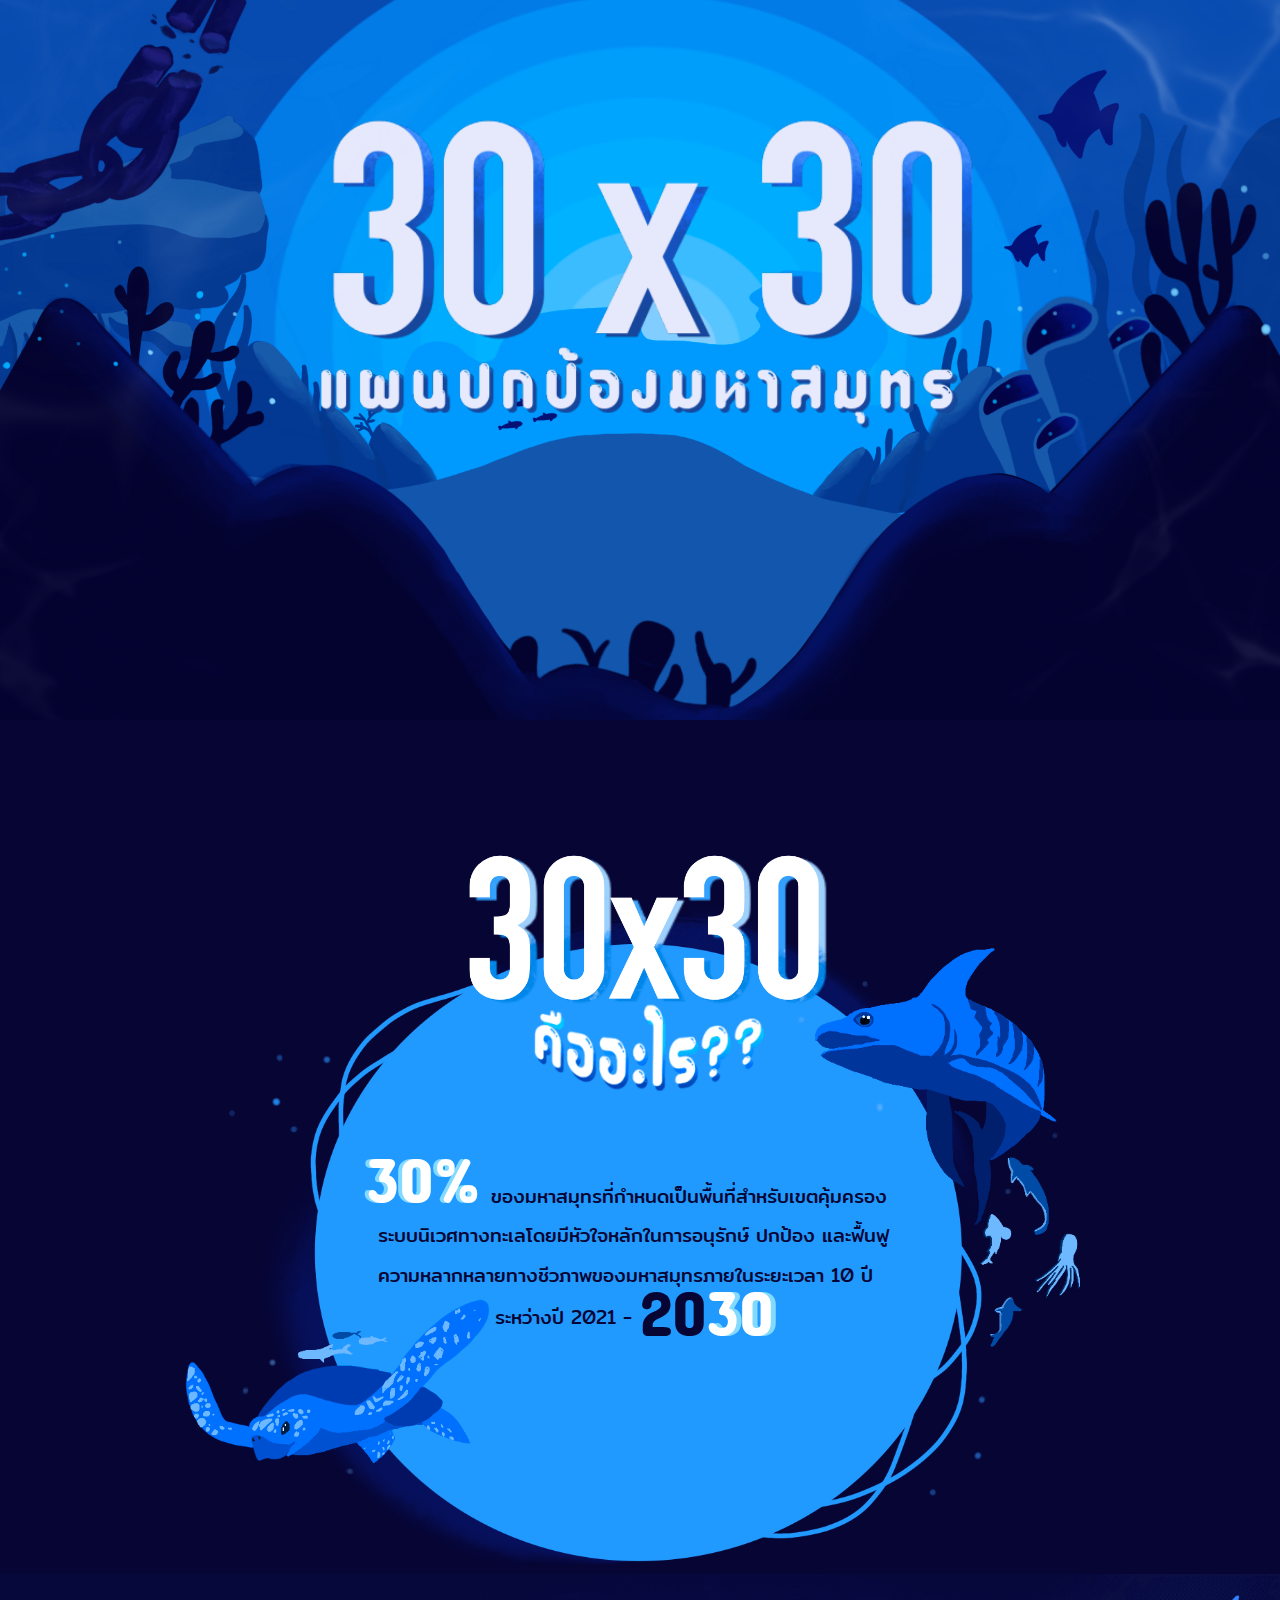
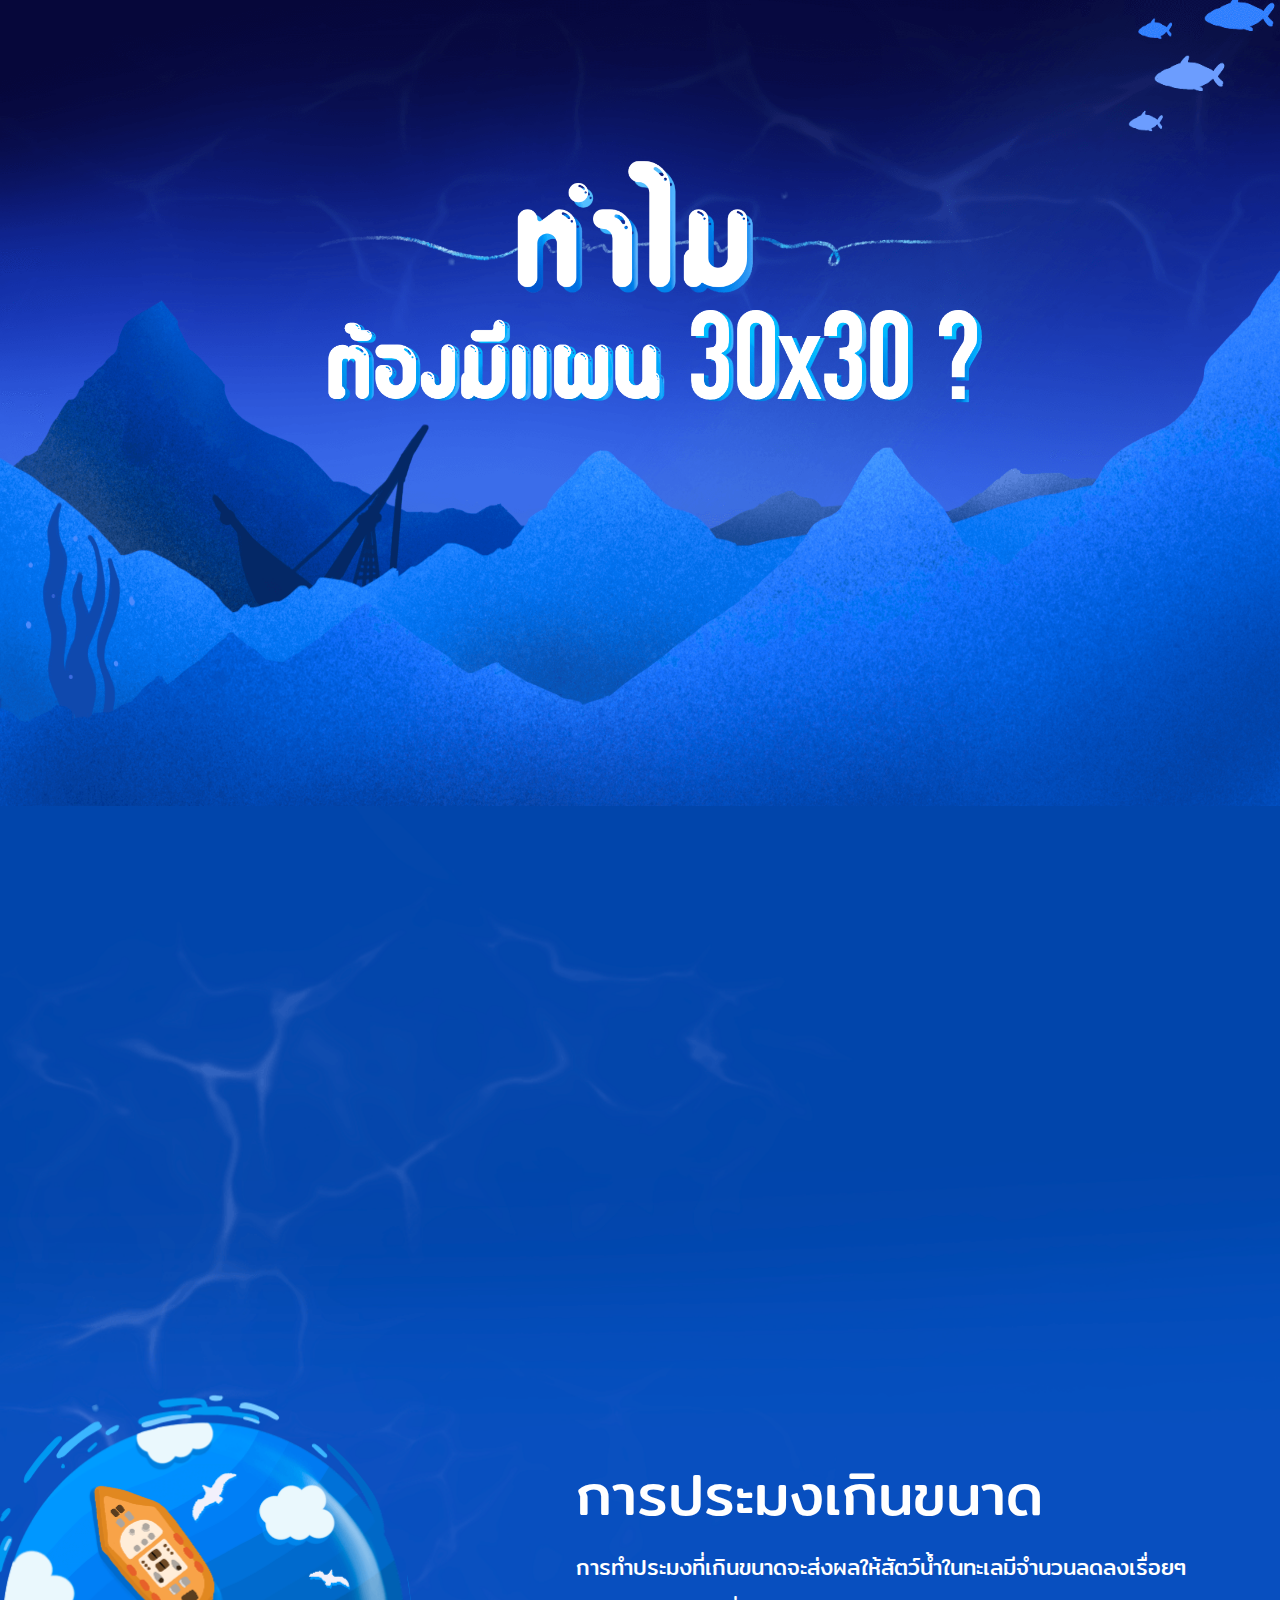
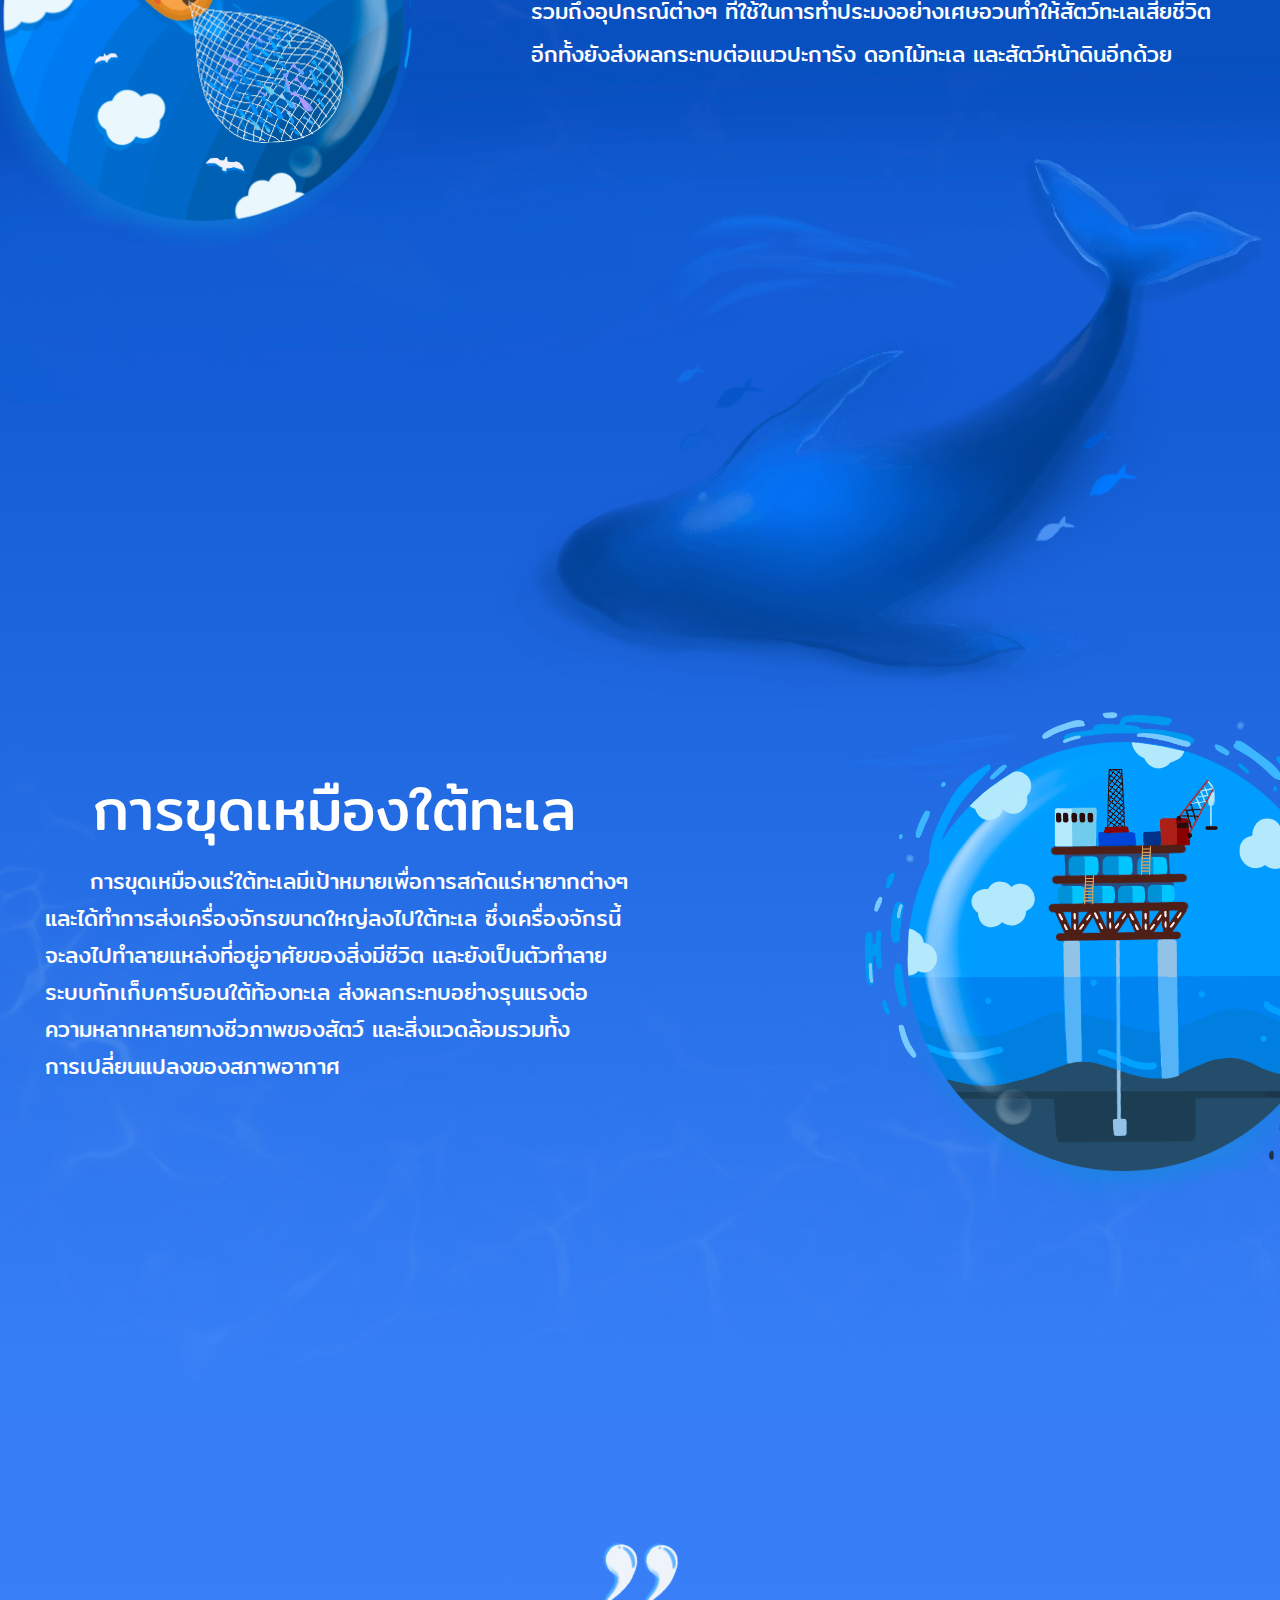
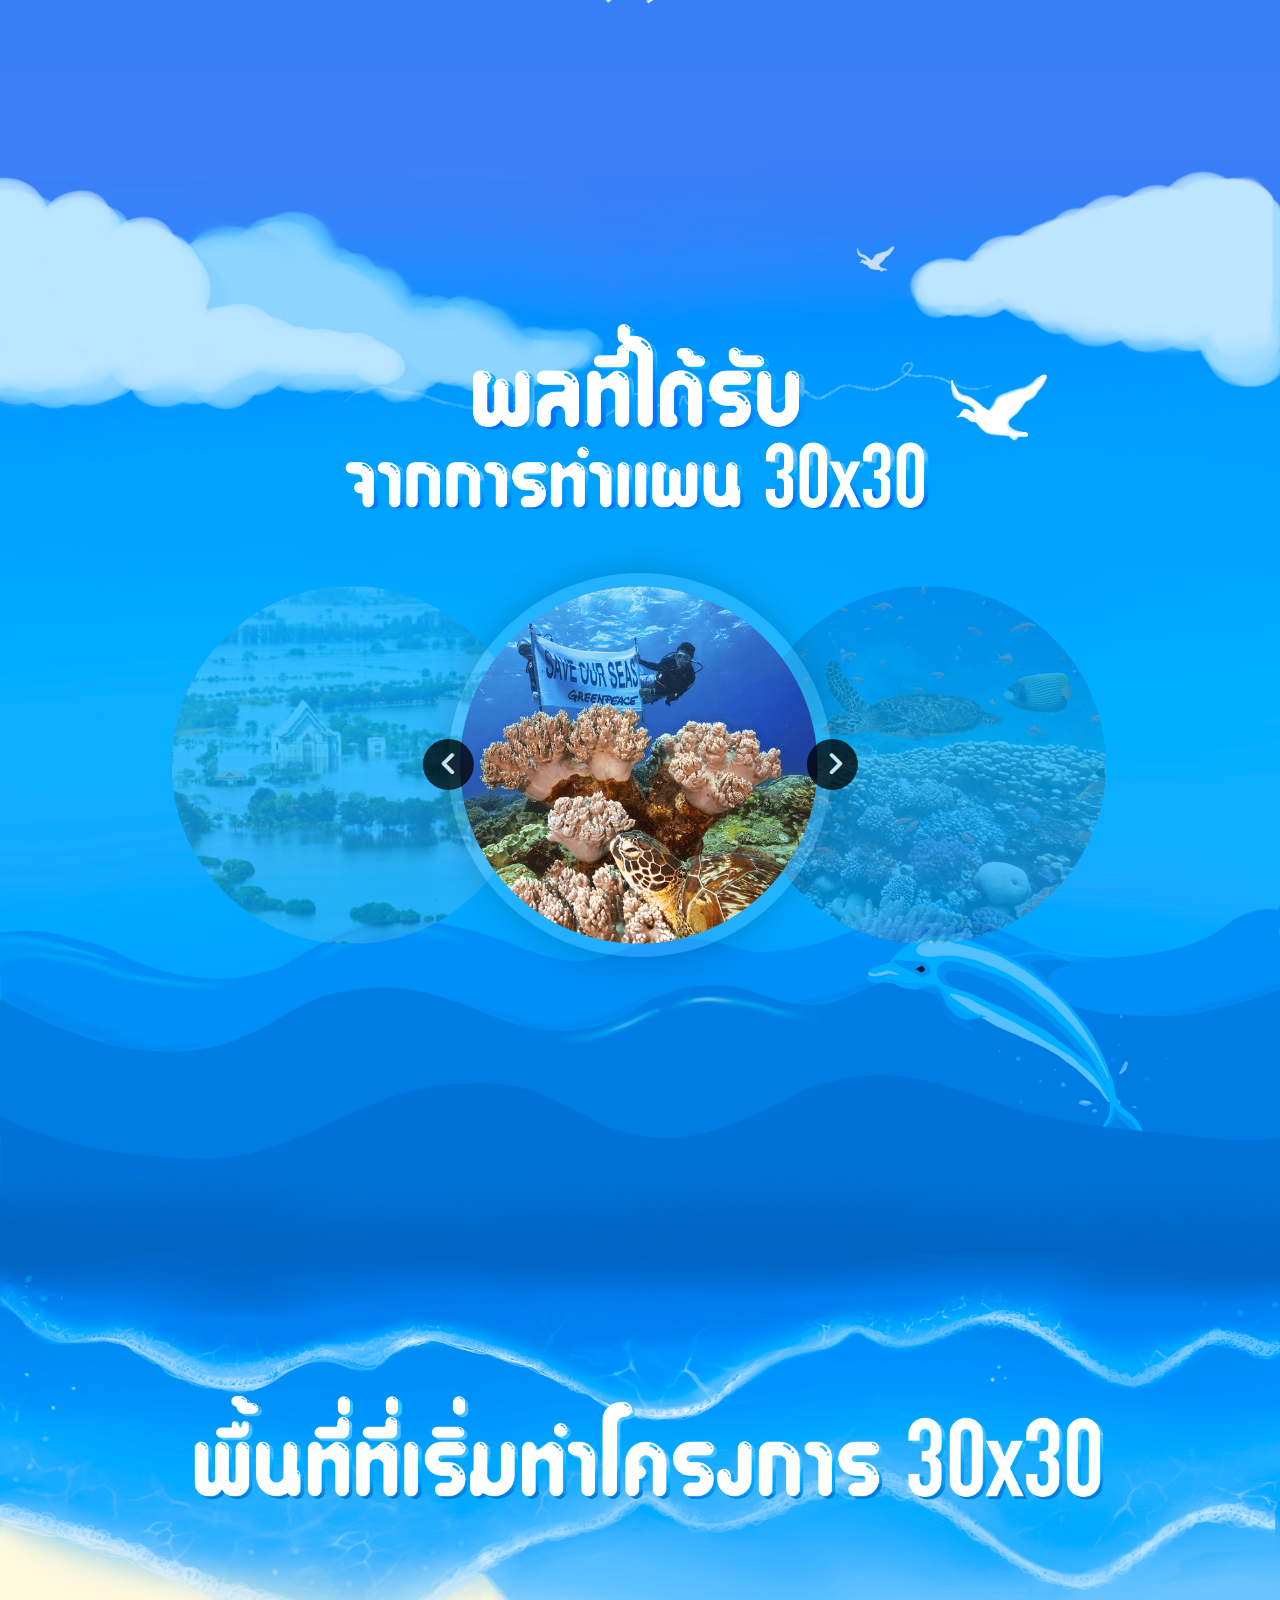
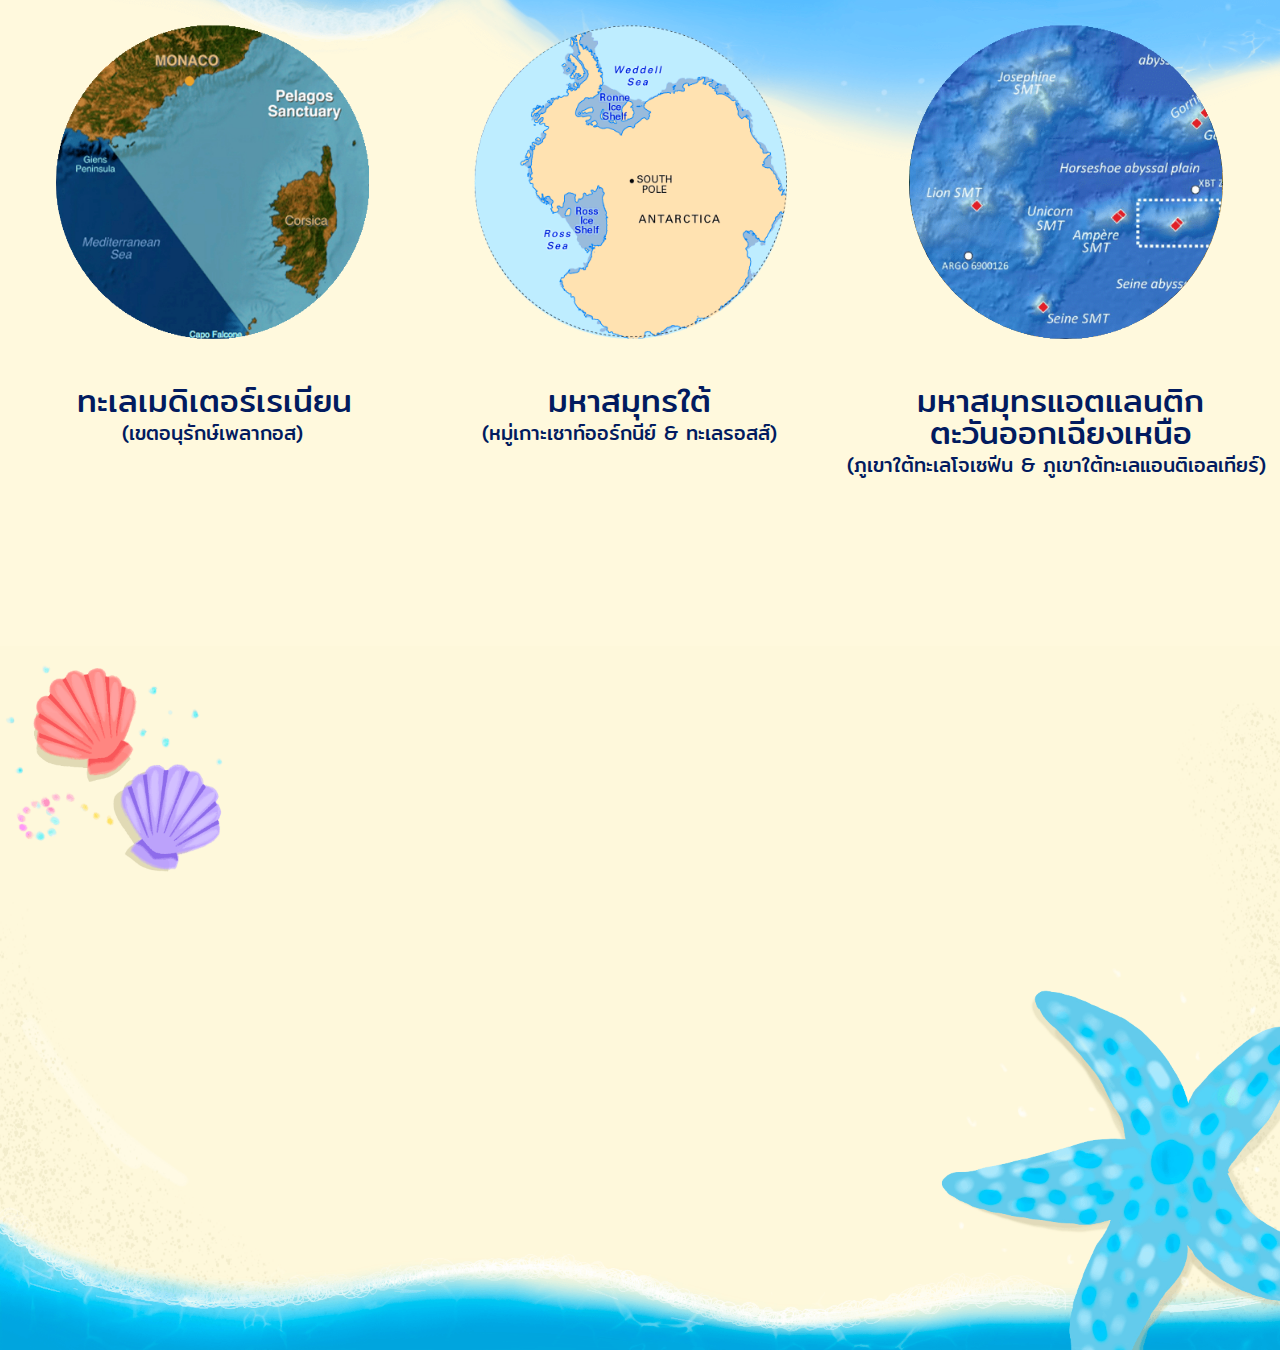
==== commit e2a89979: "Update index.html" ====
--- a/index.html
+++ b/index.html
@@ -254,7 +254,7 @@
             plan.style.animation = "appear 2s forwards";
         }
 
-        if (scrollv > 4800) {
+        if (scrollv > 4500) {
             plan2.style.animation = "appear 2s forwards";
         }
 
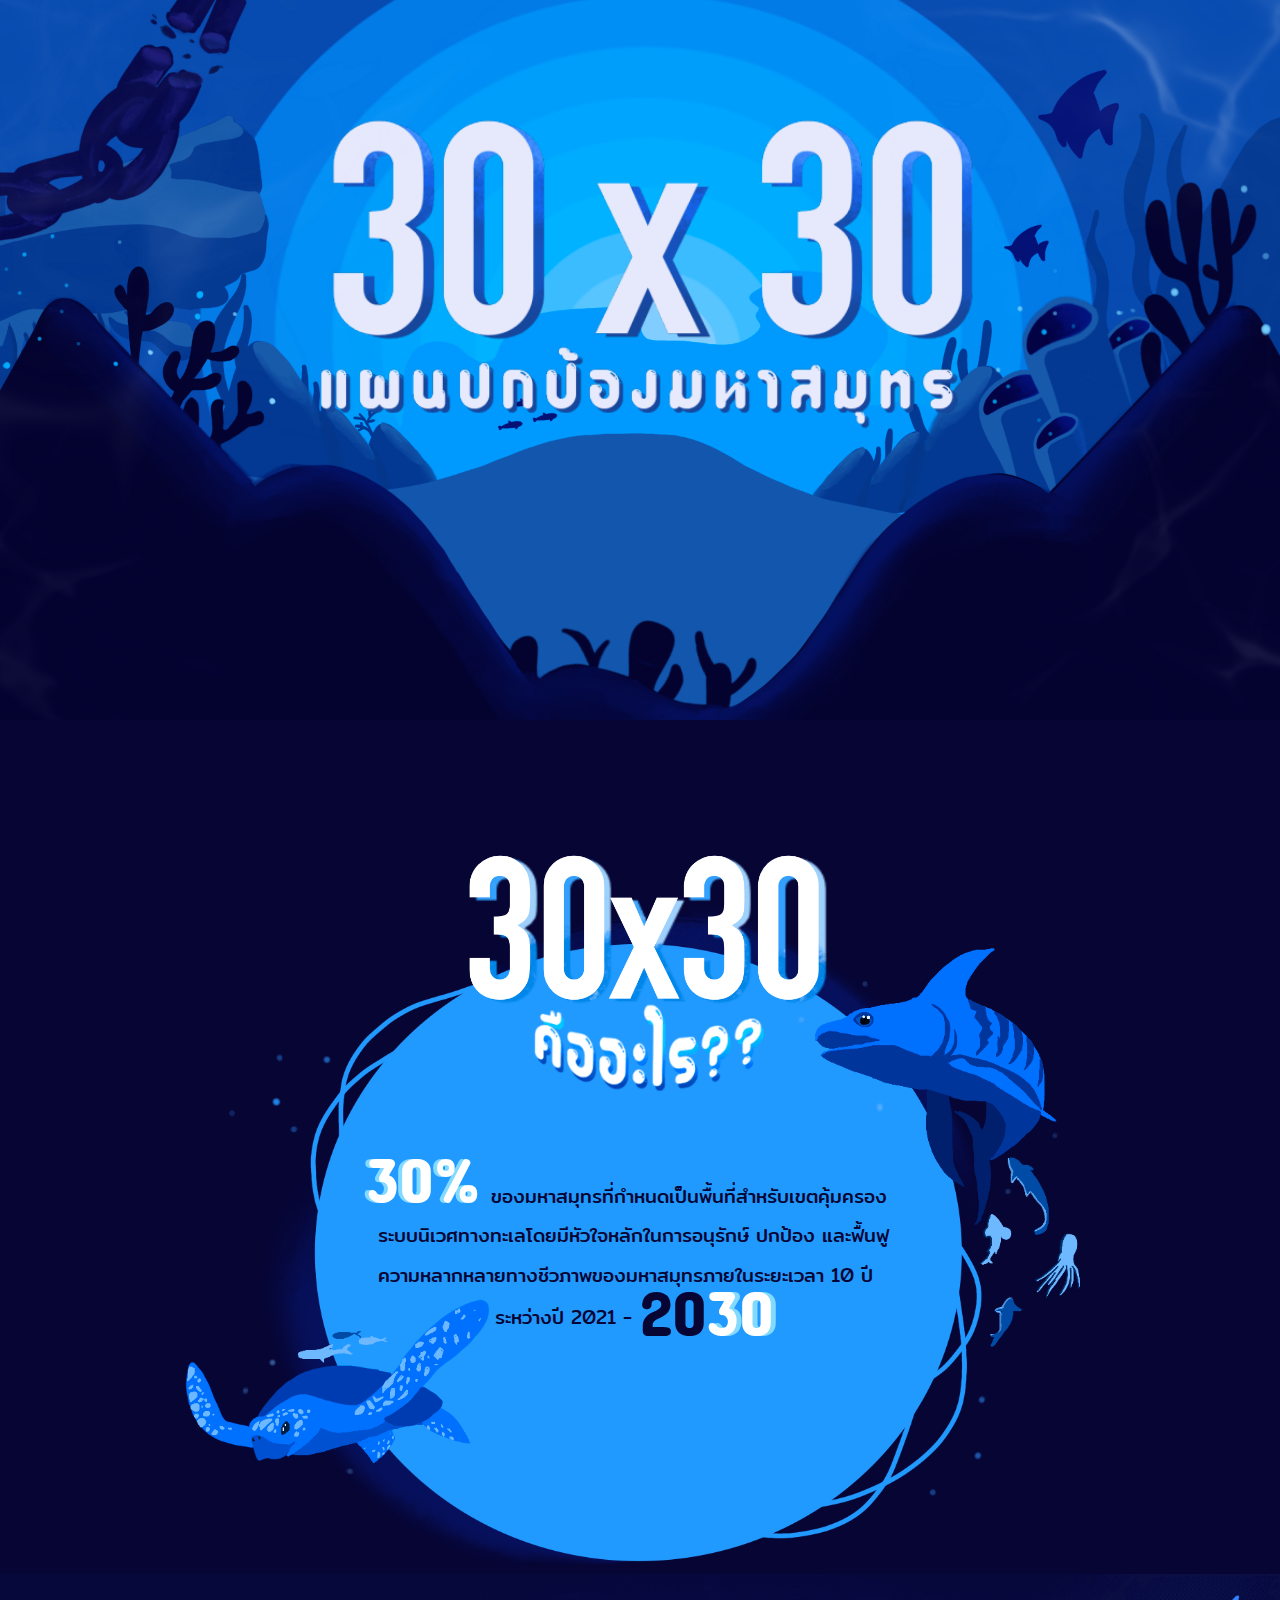
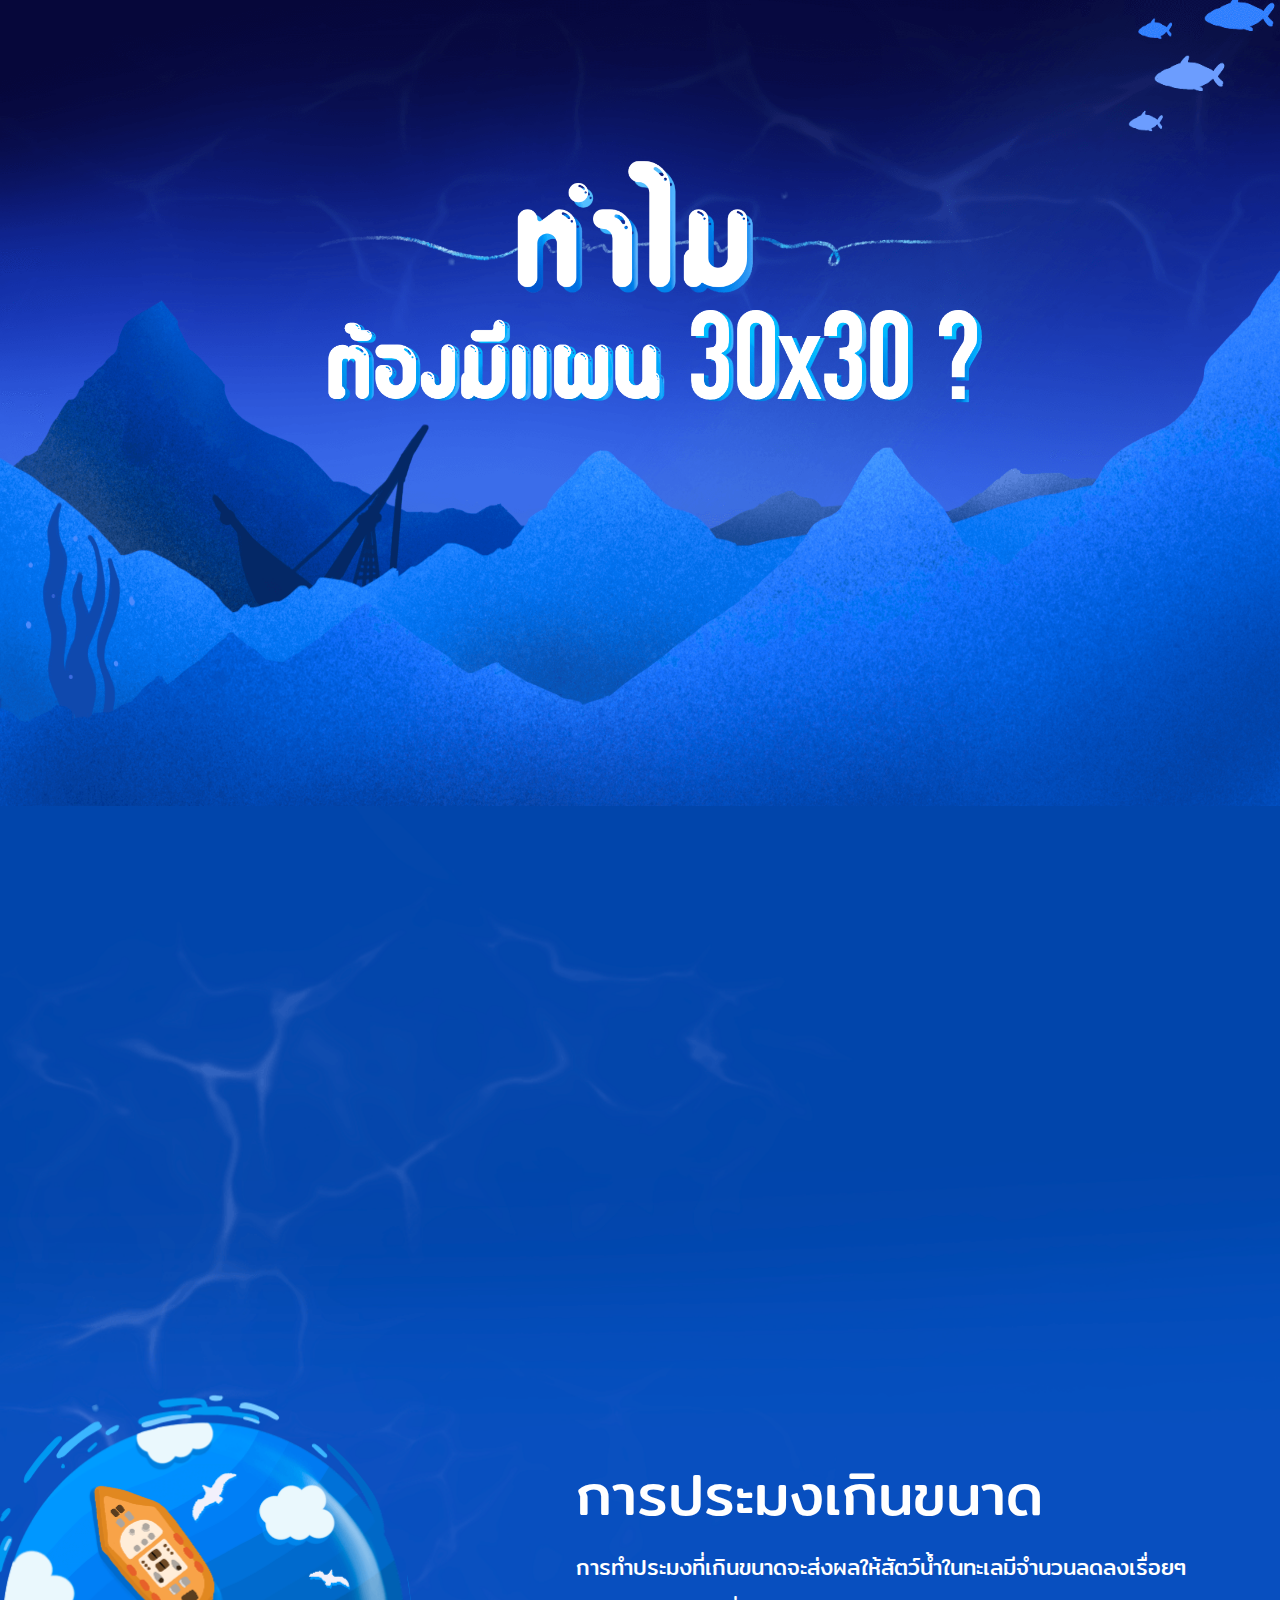
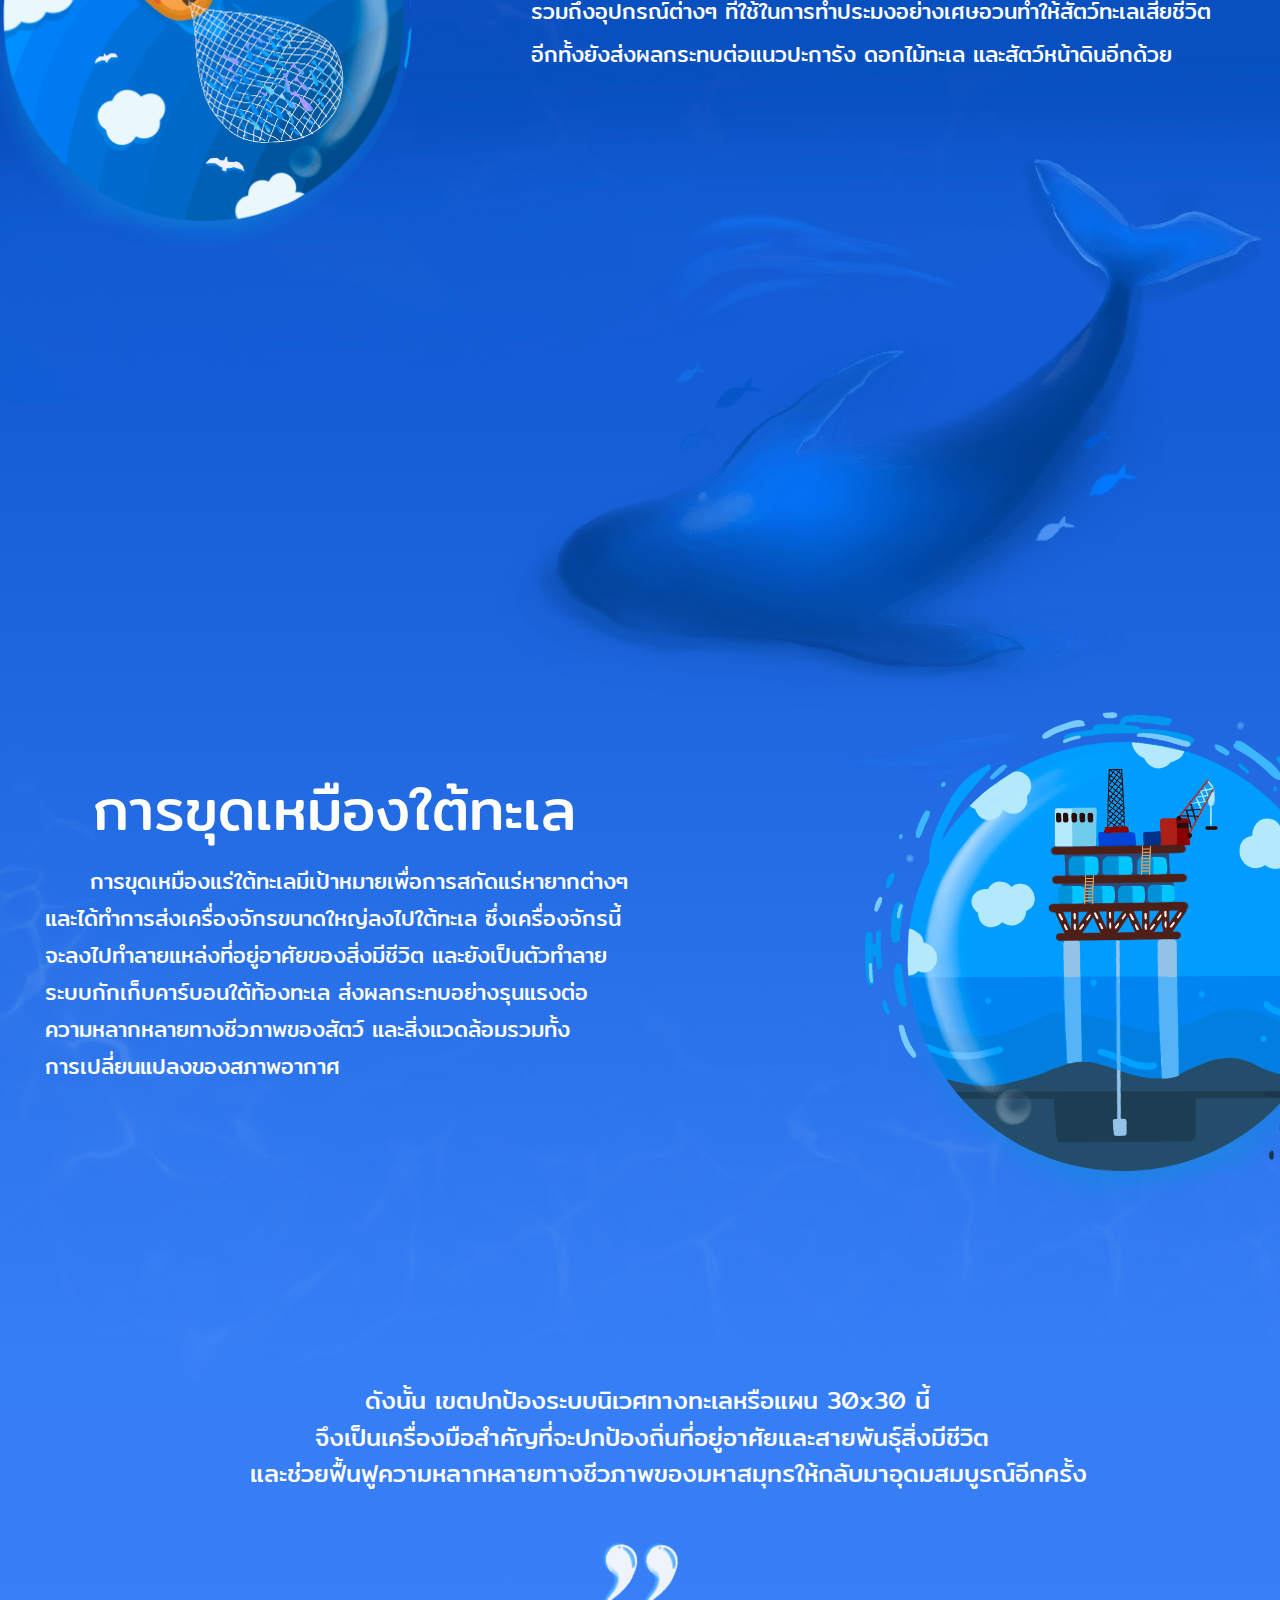
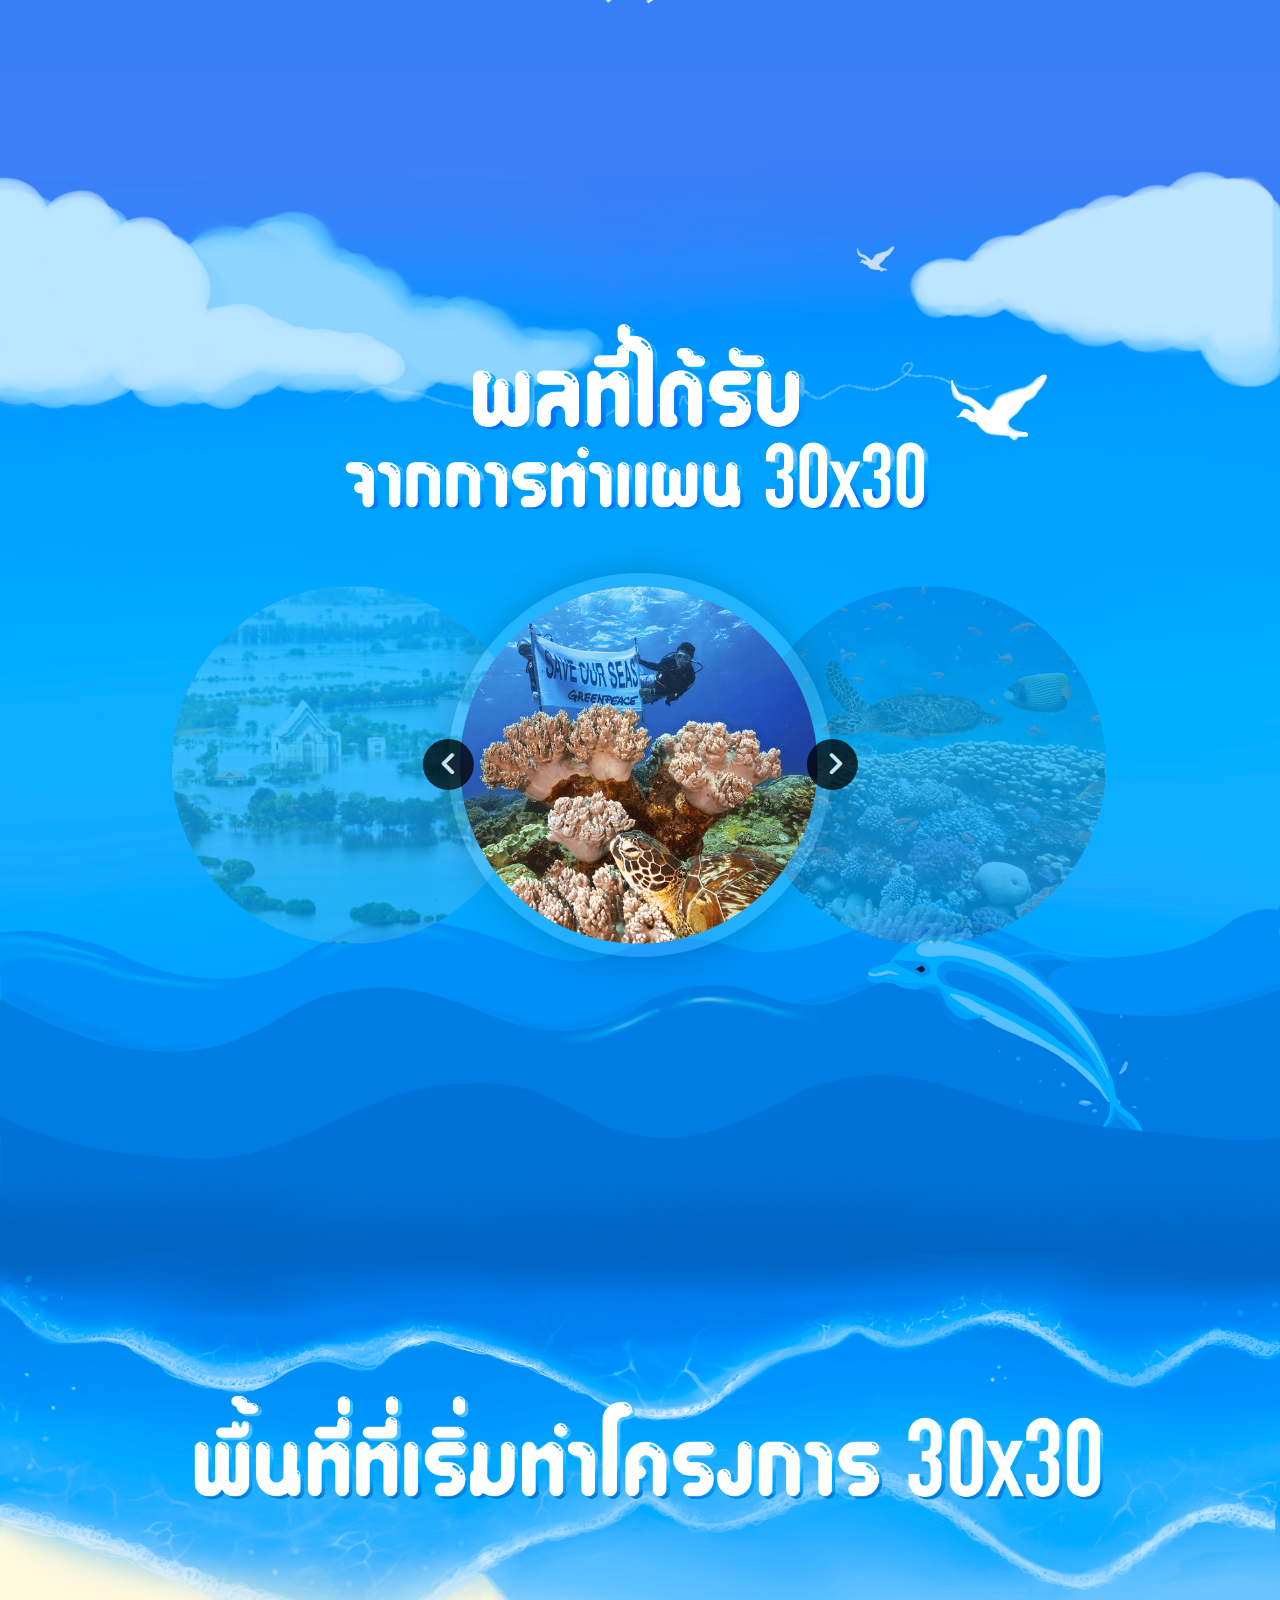
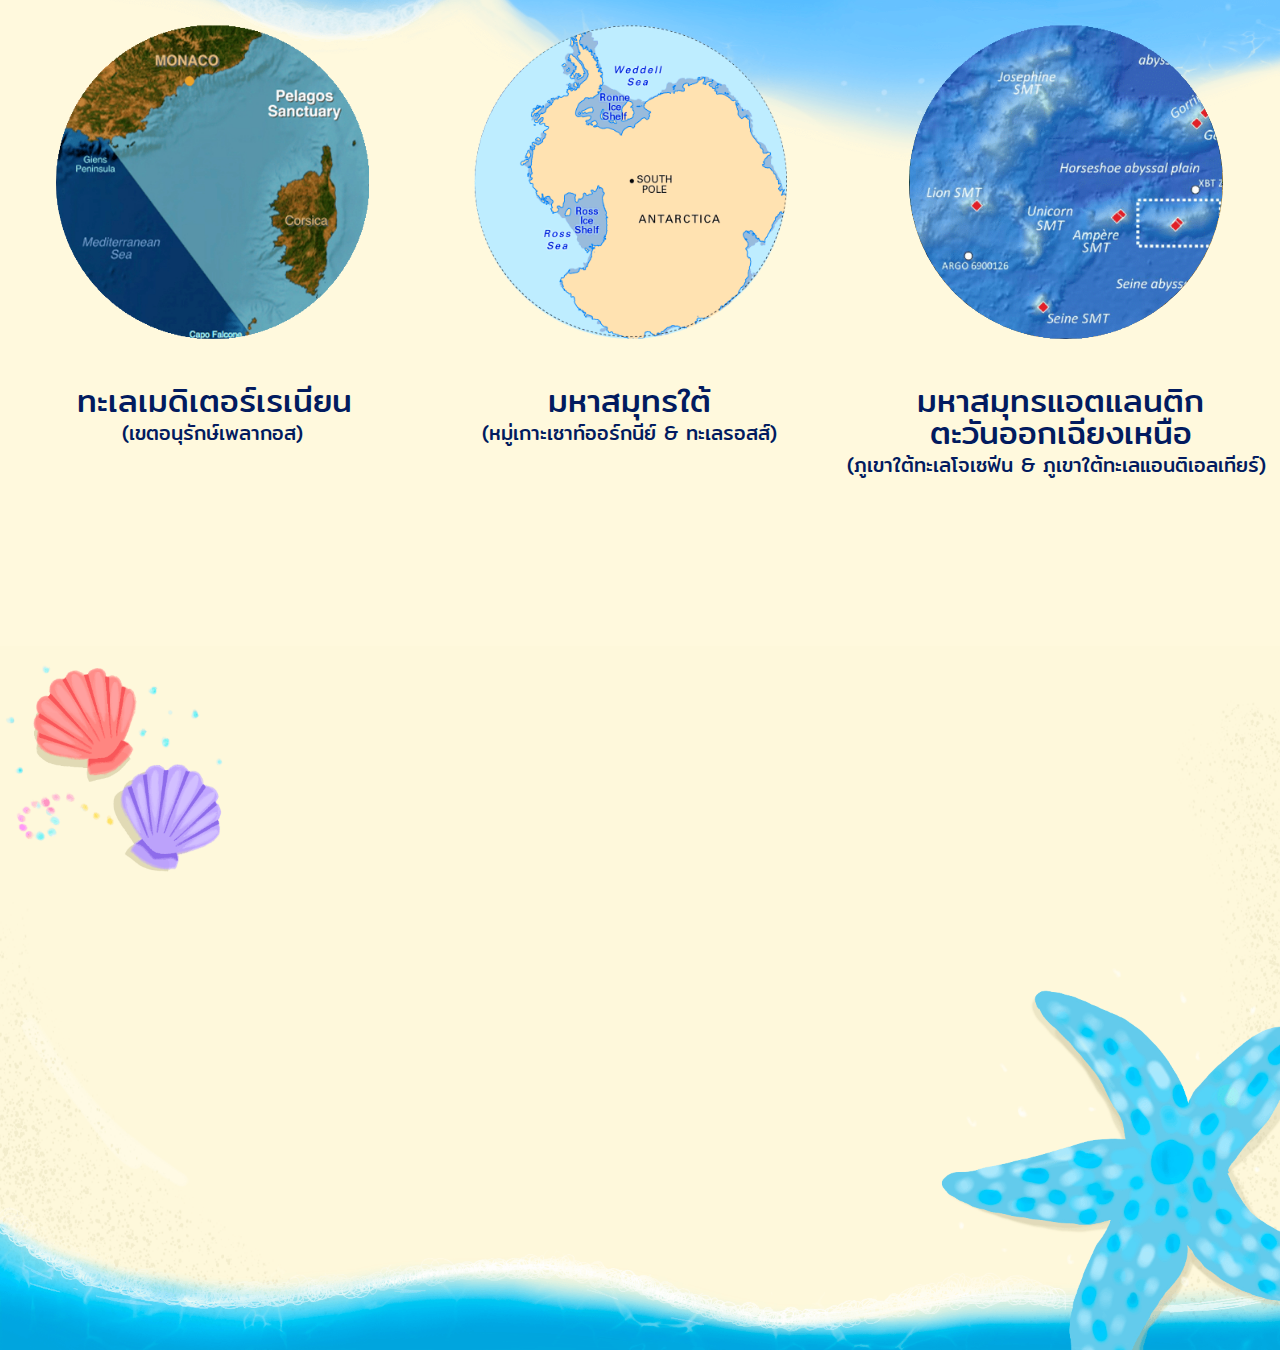
==== commit 69921b3e: "Update index.html" ====
--- a/index.html
+++ b/index.html
@@ -66,7 +66,7 @@
         </div>
     </div>
     <div id="third2" style="width: 100%;height: 30vw;background-image: linear-gradient(#367ef6,#3a7ff8);position: relative;">
-        <p class="plan2" style="font-family: 'Mitr', sans-serif;color: white;font-size: 1.9vw;position: absolute;left: 28.5%;opacity: 0;">ดังนั้น เขตปกป้องระบบนิเวศทางทะเลหรือแผน 30x30 นี้ <br><span style="position: relative;left: -6%;">จึงเป็นเครื่องมือสำคัญที่จะปกป้องถิ่นที่อยู่อาศัยและสายพันธุ์สิ่งมีชีวิต</span><br><span style="position: relative;left: -13.75%;">และช่วยฟื้นฟูความหลากหลายทางชีวภาพของมหาสมุทรให้กลับมาอุดมสมบูรณ์อีกครั้ง</span></p>
+        <p class="plan2" style="font-family: 'Mitr', sans-serif;color: white;font-size: 1.9vw;position: absolute;left: 28.5%;">ดังนั้น เขตปกป้องระบบนิเวศทางทะเลหรือแผน 30x30 นี้ <br><span style="position: relative;left: -6%;">จึงเป็นเครื่องมือสำคัญที่จะปกป้องถิ่นที่อยู่อาศัยและสายพันธุ์สิ่งมีชีวิต</span><br><span style="position: relative;left: -13.75%;">และช่วยฟื้นฟูความหลากหลายทางชีวภาพของมหาสมุทรให้กลับมาอุดมสมบูรณ์อีกครั้ง</span></p>
         <div class="cover-img" style="background-image: url(img30/44.PNG);height: 115%;width: 20%;left: 40%;top: 5%;"></div>
     </div>
     <div id="forth">
@@ -252,10 +252,6 @@
 
         if (scrollv > 2400) {
             plan.style.animation = "appear 2s forwards";
-        }
-
-        if (scrollv > 4500) {
-            plan2.style.animation = "appear 2s forwards";
         }
 
         if (scrollv > 2700) {
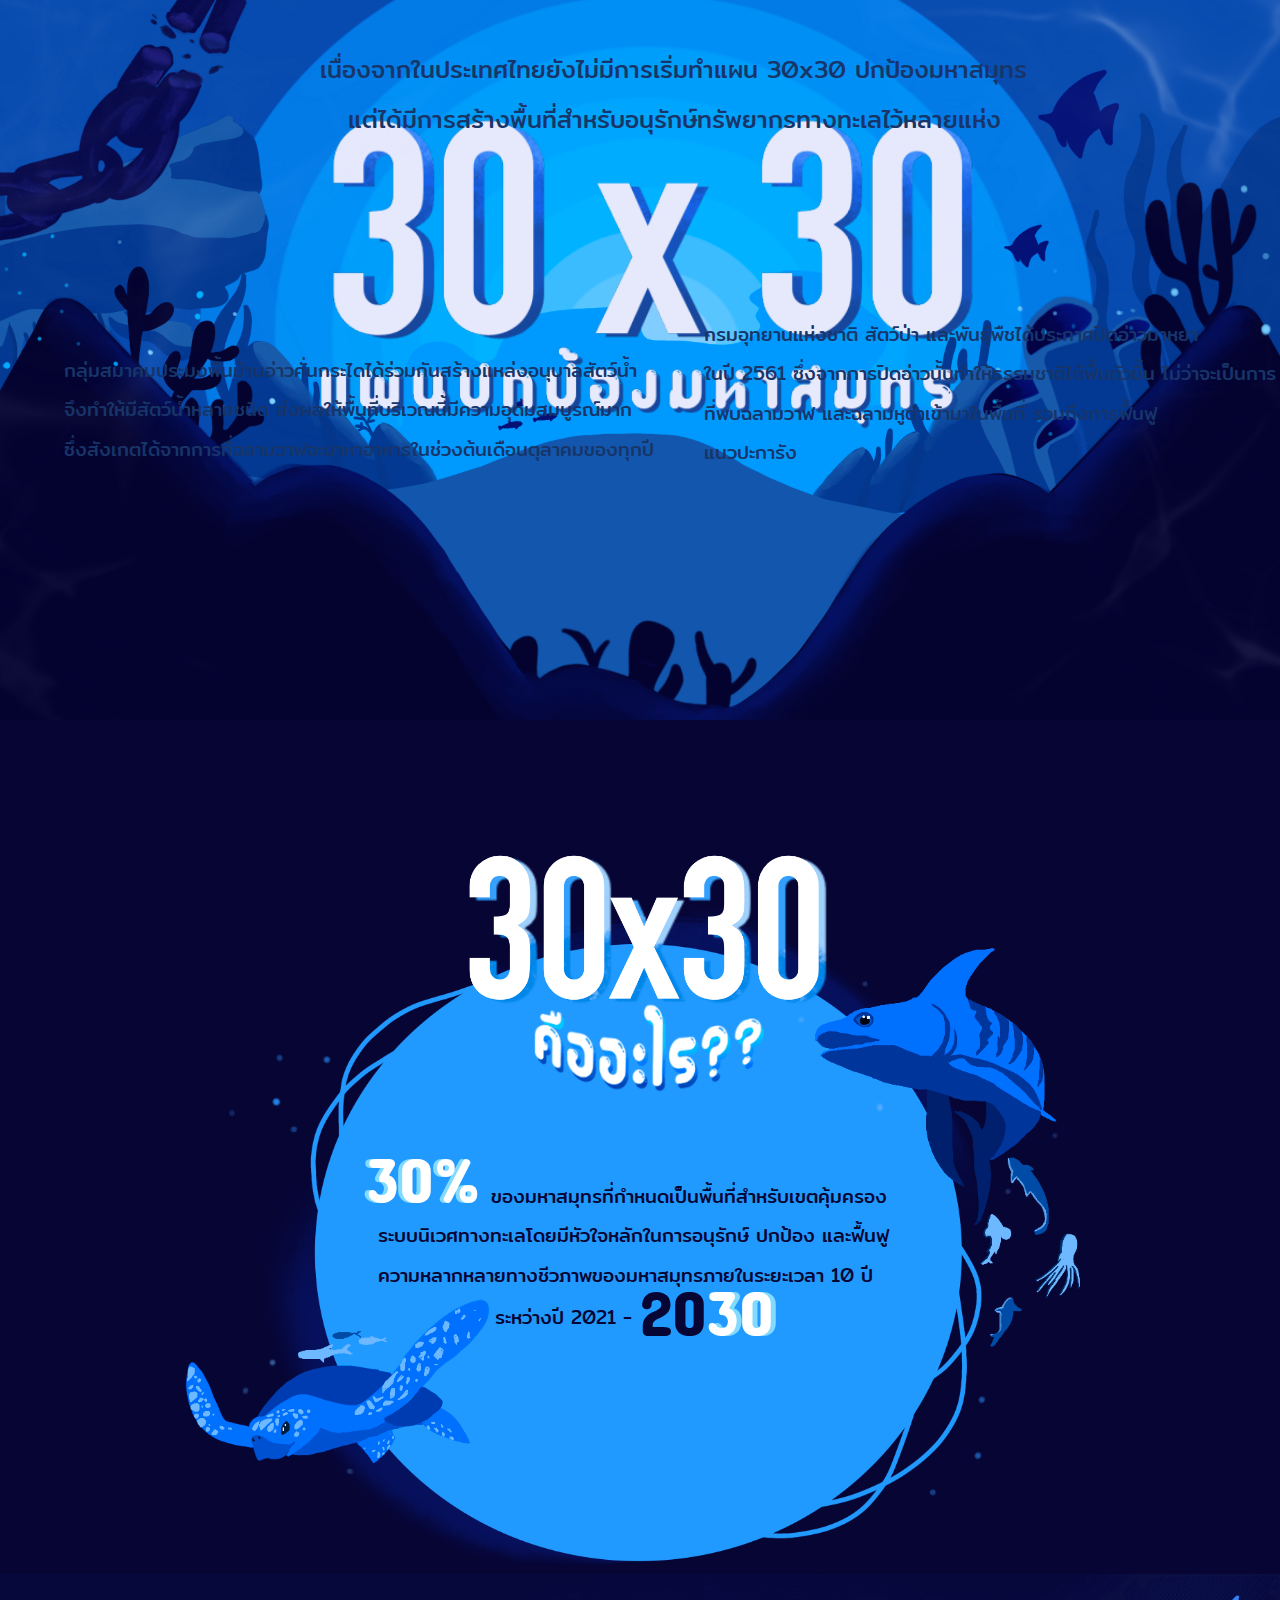
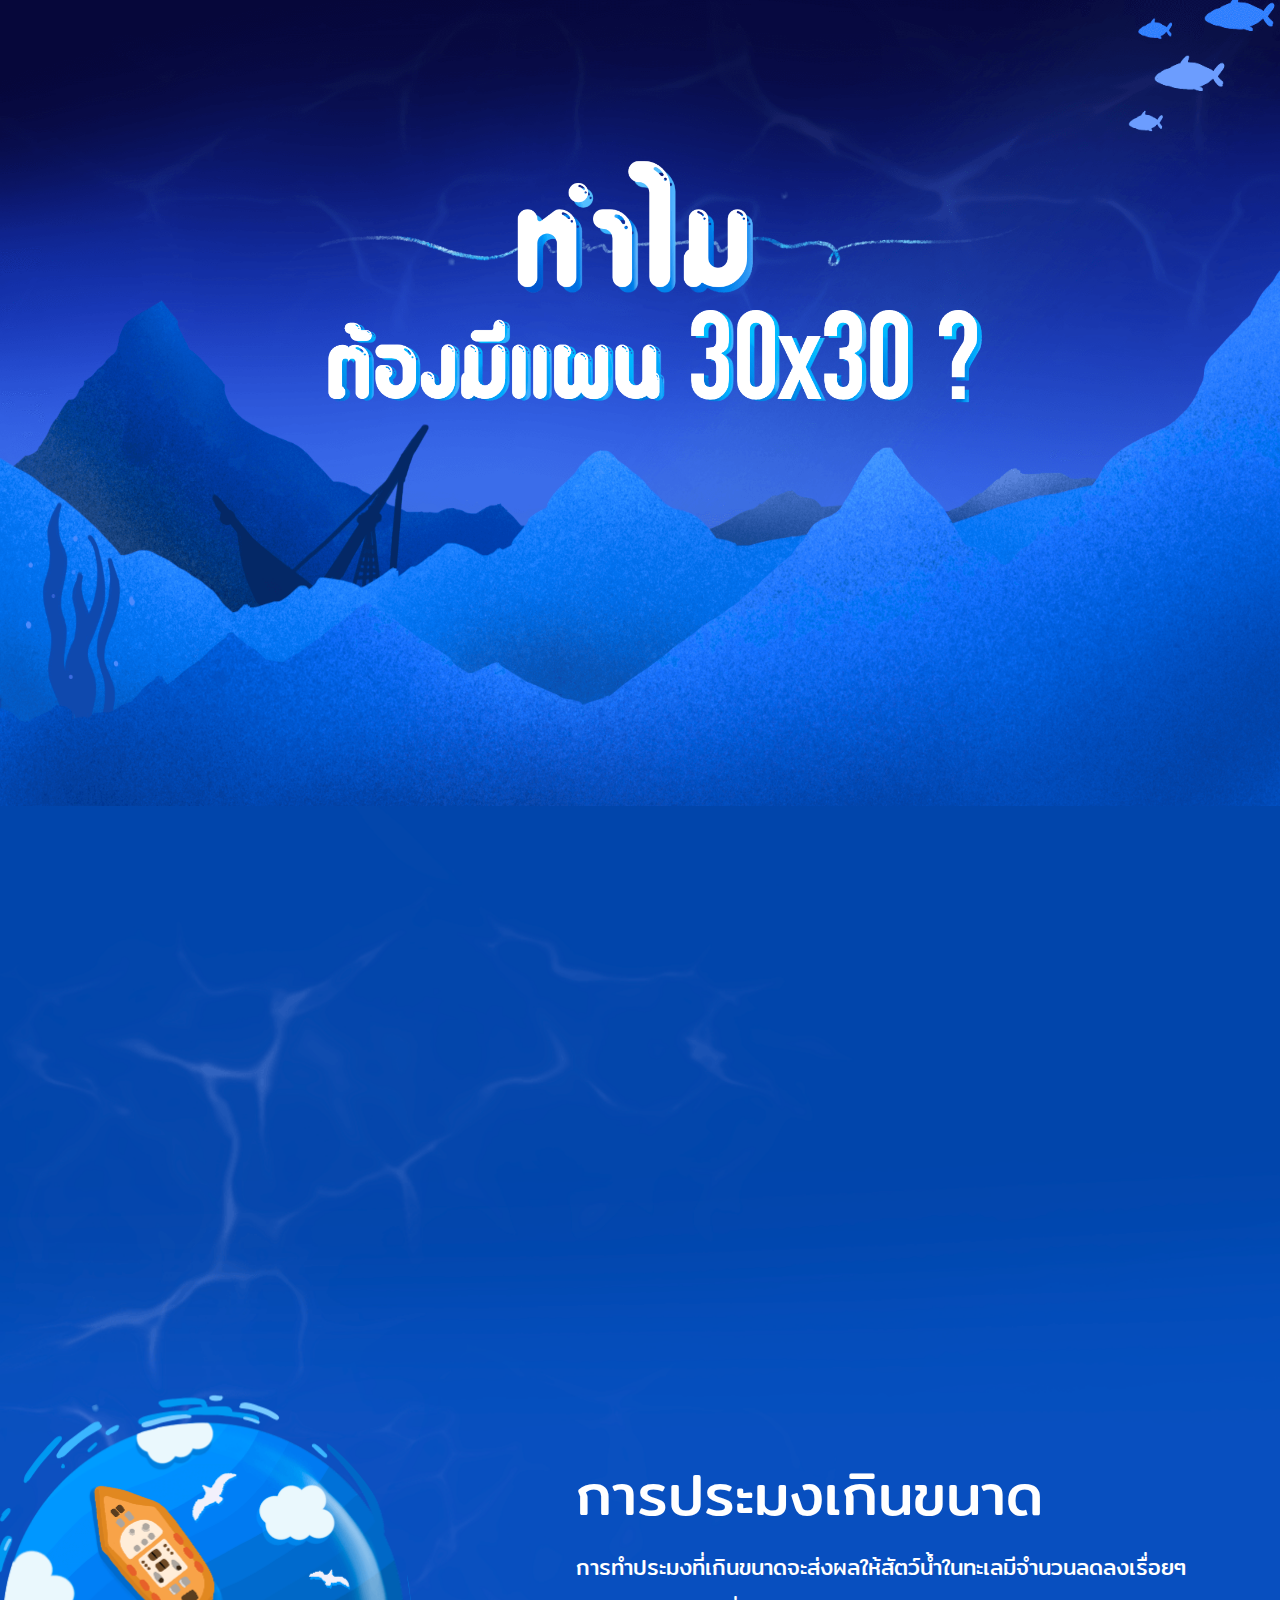
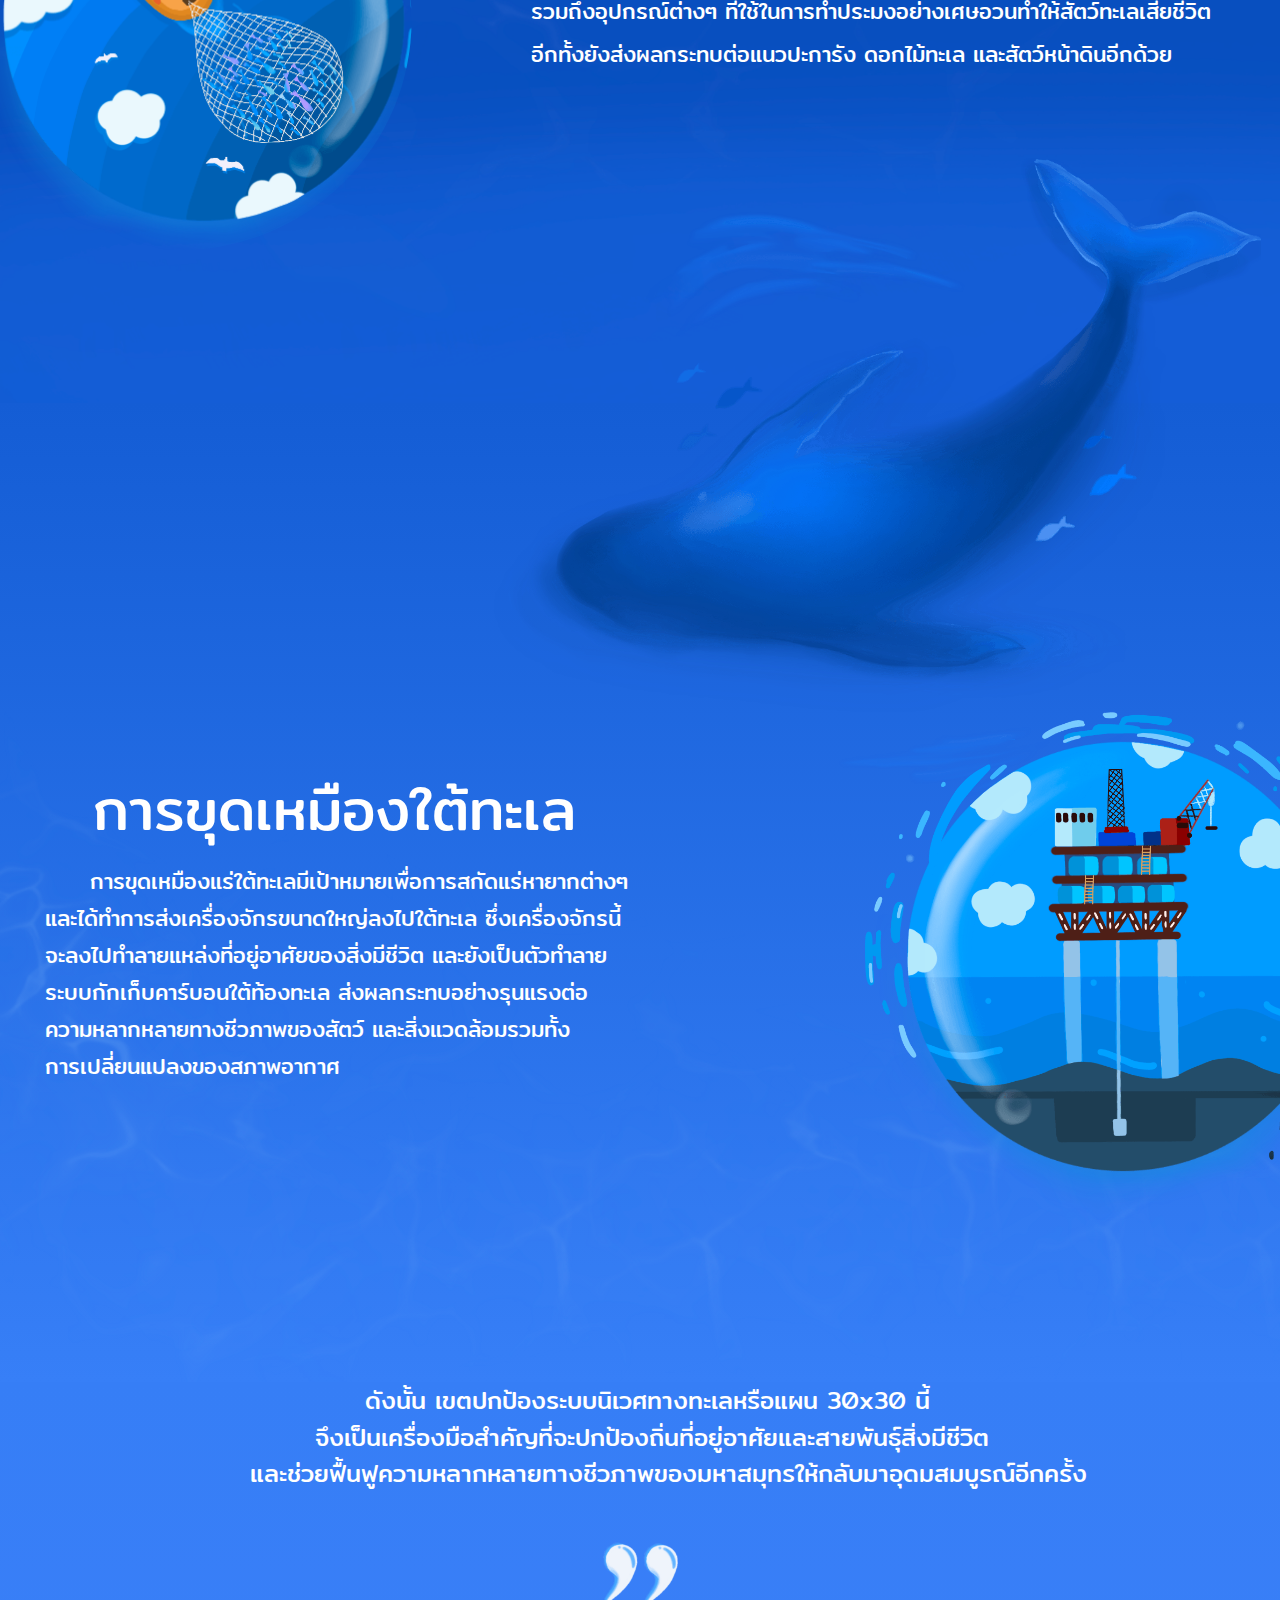
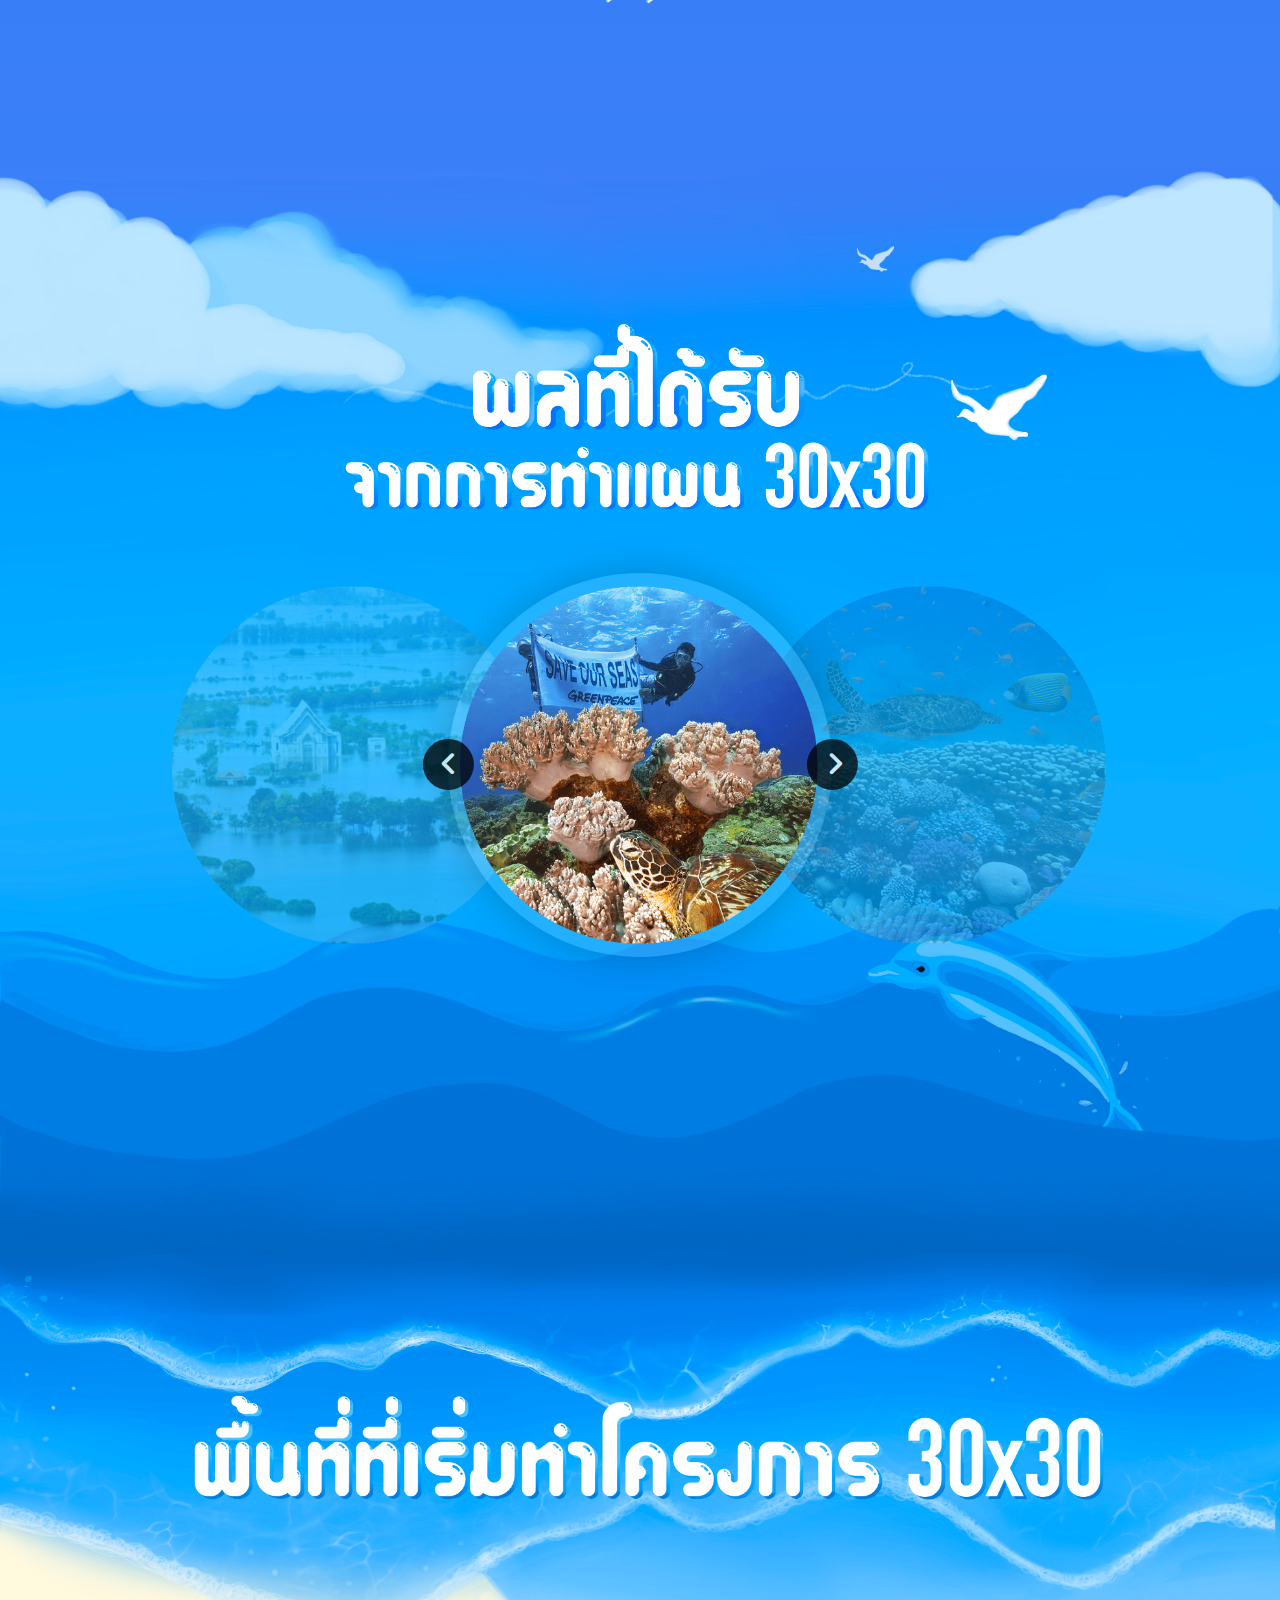
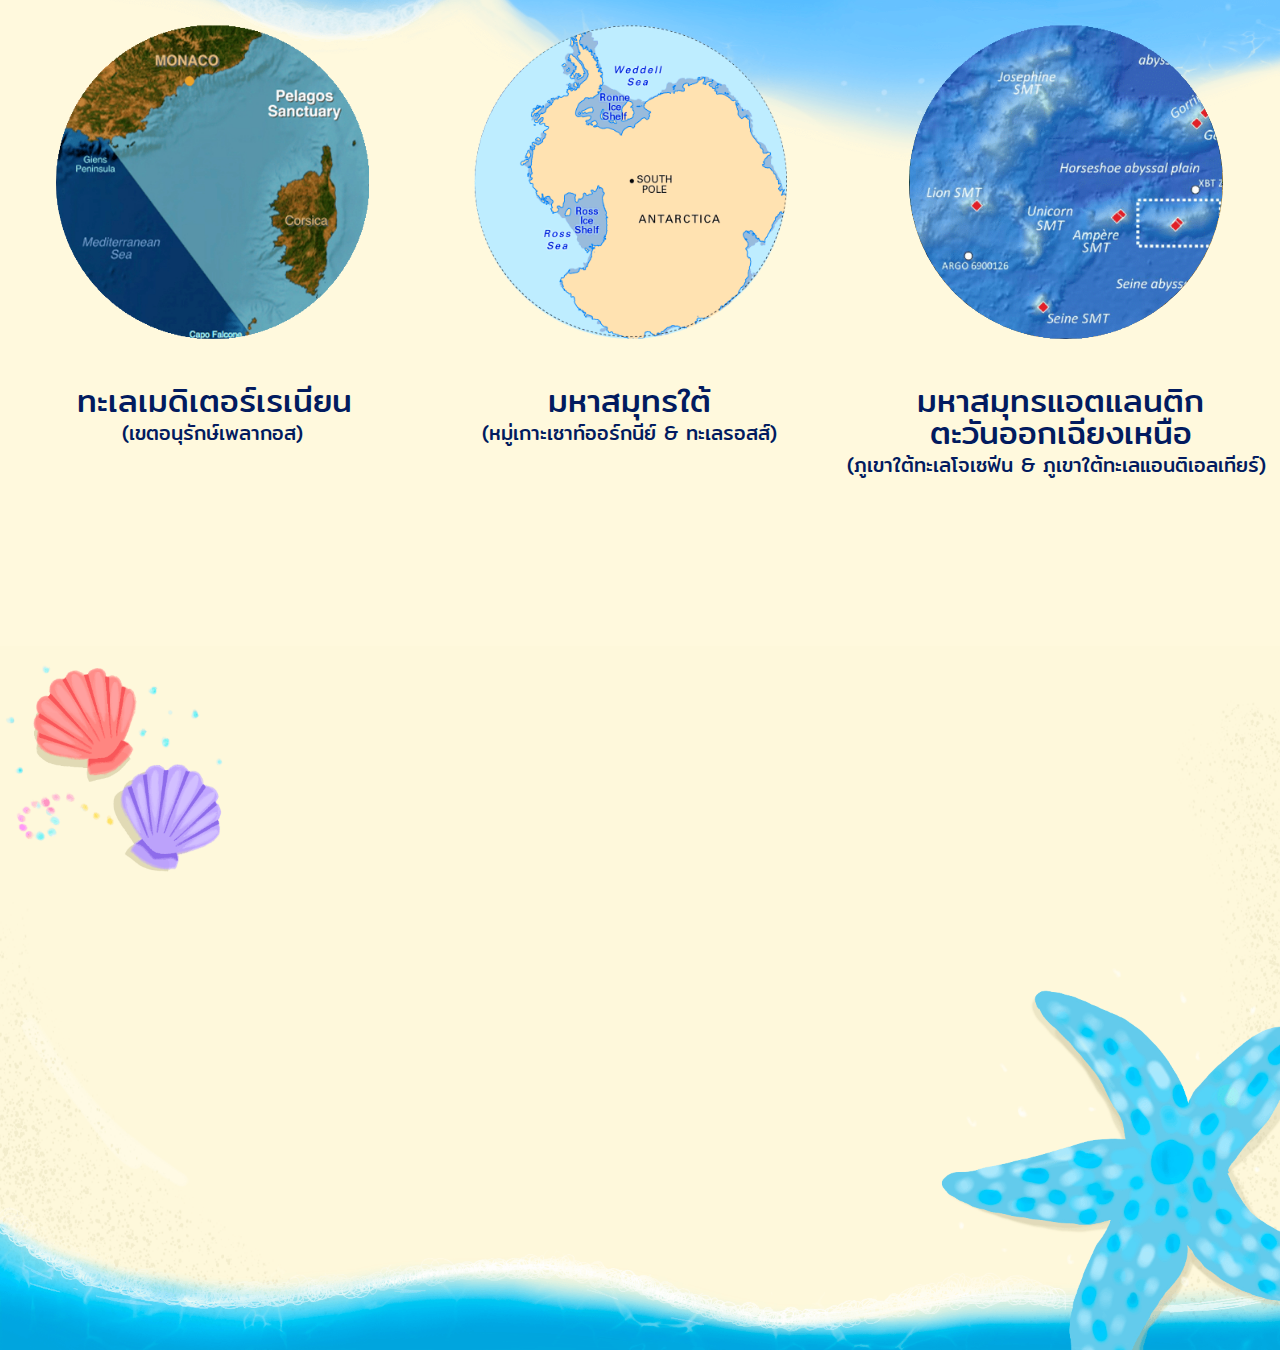
==== commit d64a7c10: "Update index.html" ====
--- a/index.html
+++ b/index.html
@@ -126,6 +126,27 @@
             <p class="title2 taletext2"  style="font-size: 1.55vw; left: -0.5vw; top:38.5vw">(ภูเขาใต้ทะเลโจเซฟีน & ภูเขาใต้ทะเลแอนติเอลเทียร์)</p>
         </div>
     </div>
+    <!-- เพิ่ม -->
+    <div id="fifth2">
+        <div class="thai"></div>
+        <div class="into">
+            <p class="title2" style="left: 25%;font-size: 1.9vw;color: #173568;;">เนื่องจากในประเทศไทยยังไม่มีการเริ่มทำแผน 30x30 ปกป้องมหาสมุทร <br><span style="position: relative;left: 4%;">แต่ได้มีการสร้างพื้นที่สำหรับอนุรักษ์ทรัพยากรทางทะเลไว้หลายแห่ง</span></p>
+        </div>
+        <div class="mayha">
+            <div class="mayhapic"></div>
+            <div class="mayhatext"></div>
+            <p class="title2" style="left: 55%;font-size: 1.5vw;top: 35%;color:#173568;">กรมอุทยานแห่งชาติ สัตว์ป่า และพันธุ์พืชได้ประกาศปิดอ่าวมาหยา<br>ในปี 2561 ซึ่งจากการปิดอ่าวนั้นทำให้ธรรมชาติได้ฟื้นตัวขึ้น ไม่ว่าจะเป็นการที่พบฉลามวาฬ และฉลามหูดำเข้ามาในพื้นที่ รวมถึงการฟื้นฟู<br>แนวปะการัง
+            </p>
+        </div>
+        <div class="gadai">
+            <div class="gadaipic"></div>
+            <div class="gadaitext"></div>
+            <p class="title2" style="left: 5%;font-size: 1.5vw;top: 39%;color:#173568;">กลุ่มสมาคมประมงพื้นบ้านอ่าวคั่นกระไดได้ร่วมกันสร้างแหล่งอนุบาลสัตว์น้ำ <br>จึงทำให้มีสัตว์น้ำหลายชนิด ส่งผลให้พื้นที่บริเวณนี้มีความอุดมสมบูรณ์มาก<br> ซึ่งสังเกตได้จากการที่ฉลามวาฬจะมาหาอาหารในช่วงต้นเดือนตุลาคมของทุกปี
+            </p>
+        </div>
+    </div>
+    <!--  -->
+
     <div id="sixth">
         <div style="background-image: url(img30/29.png);width: 100%;height: 100%;position: absolute;background-size: 100%;background-repeat: no-repeat;background-position: center bottom;"></div>
          <p class="textcall" style="top: 41%;left: 25%;display: block;font-size: 3vw;">
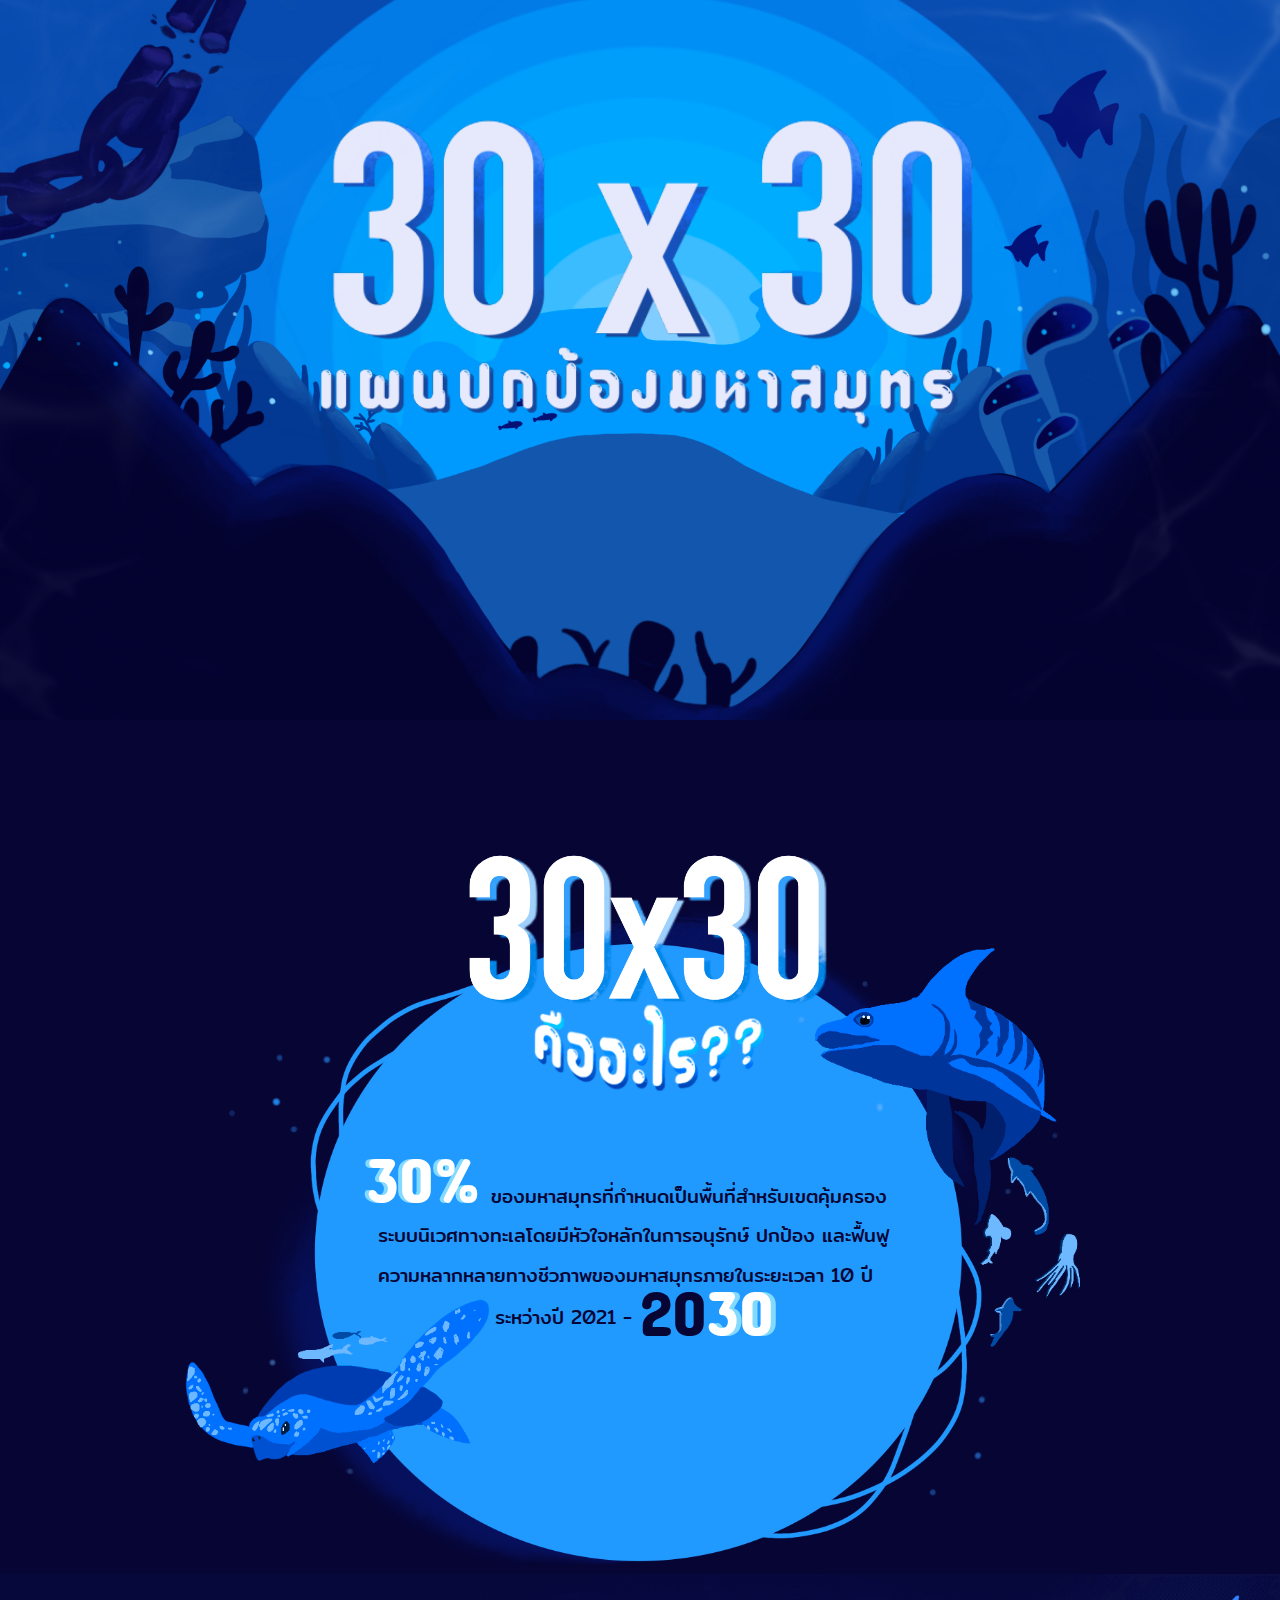
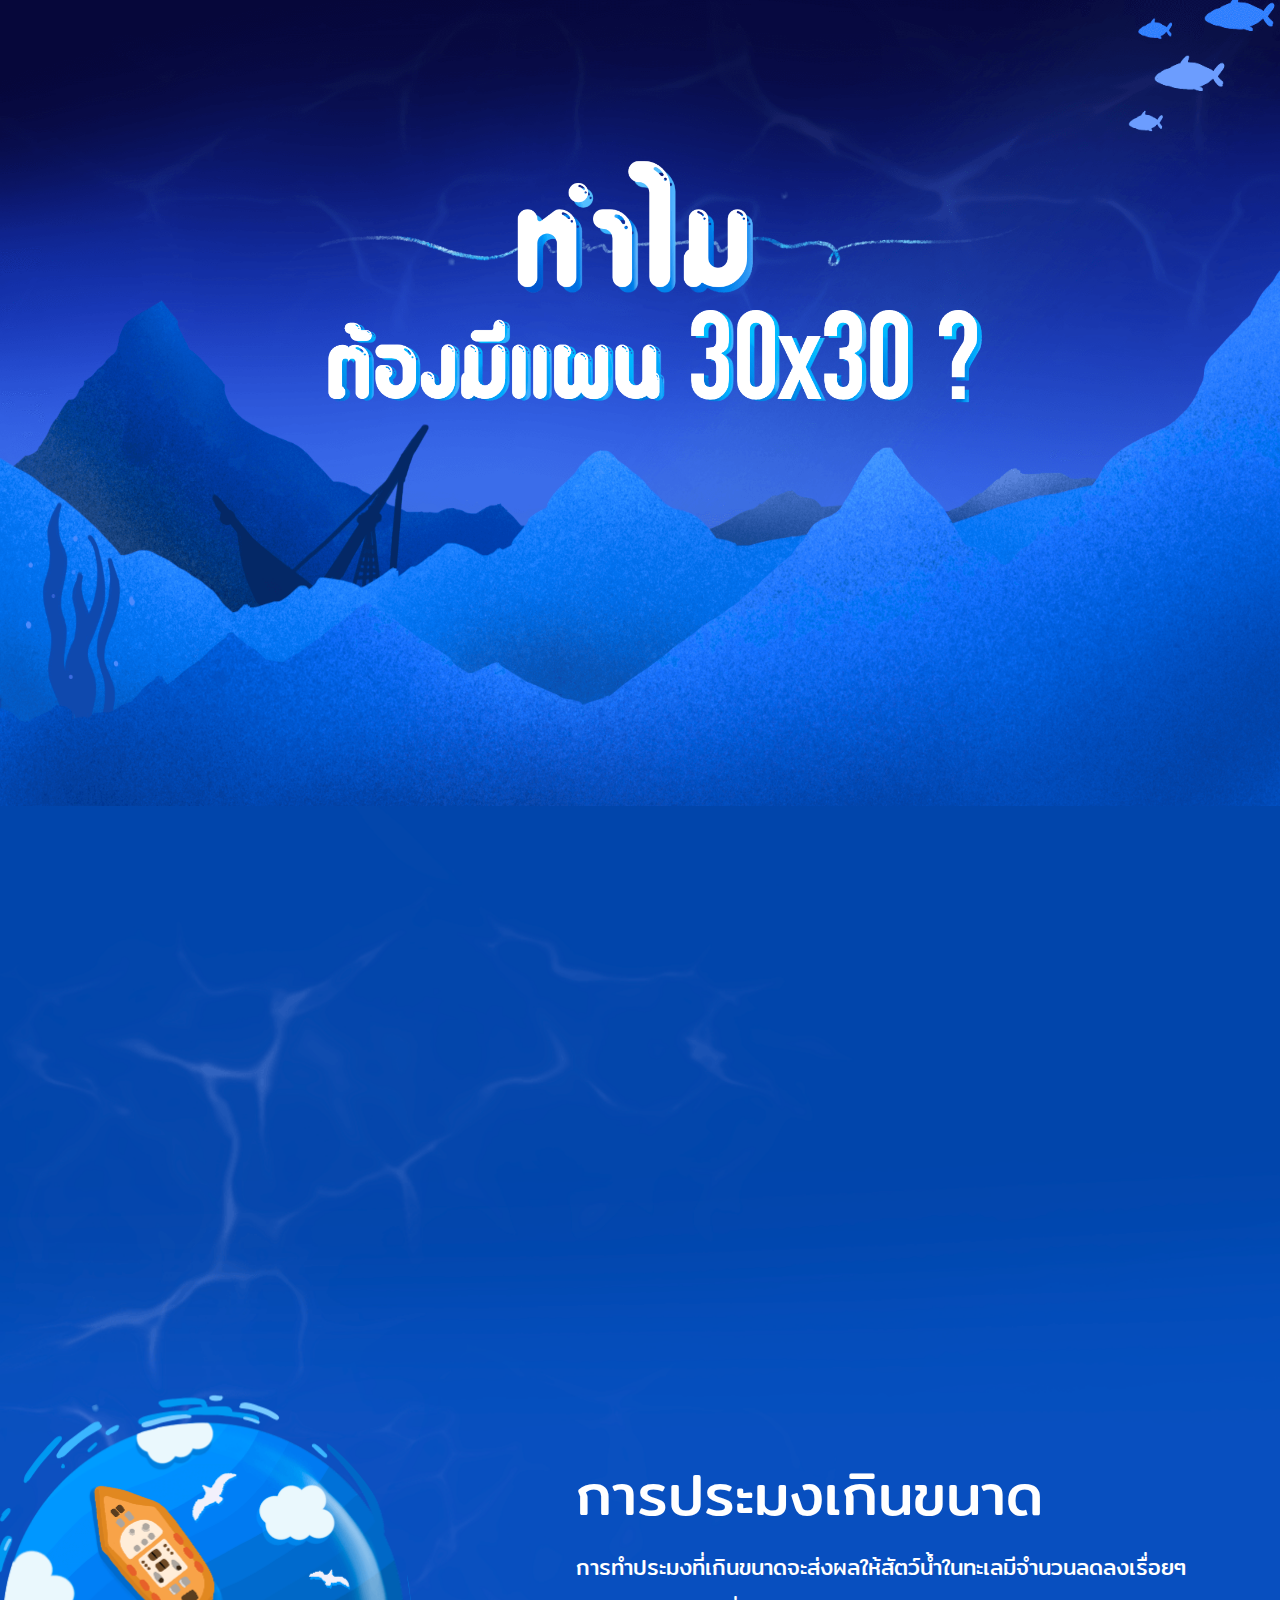
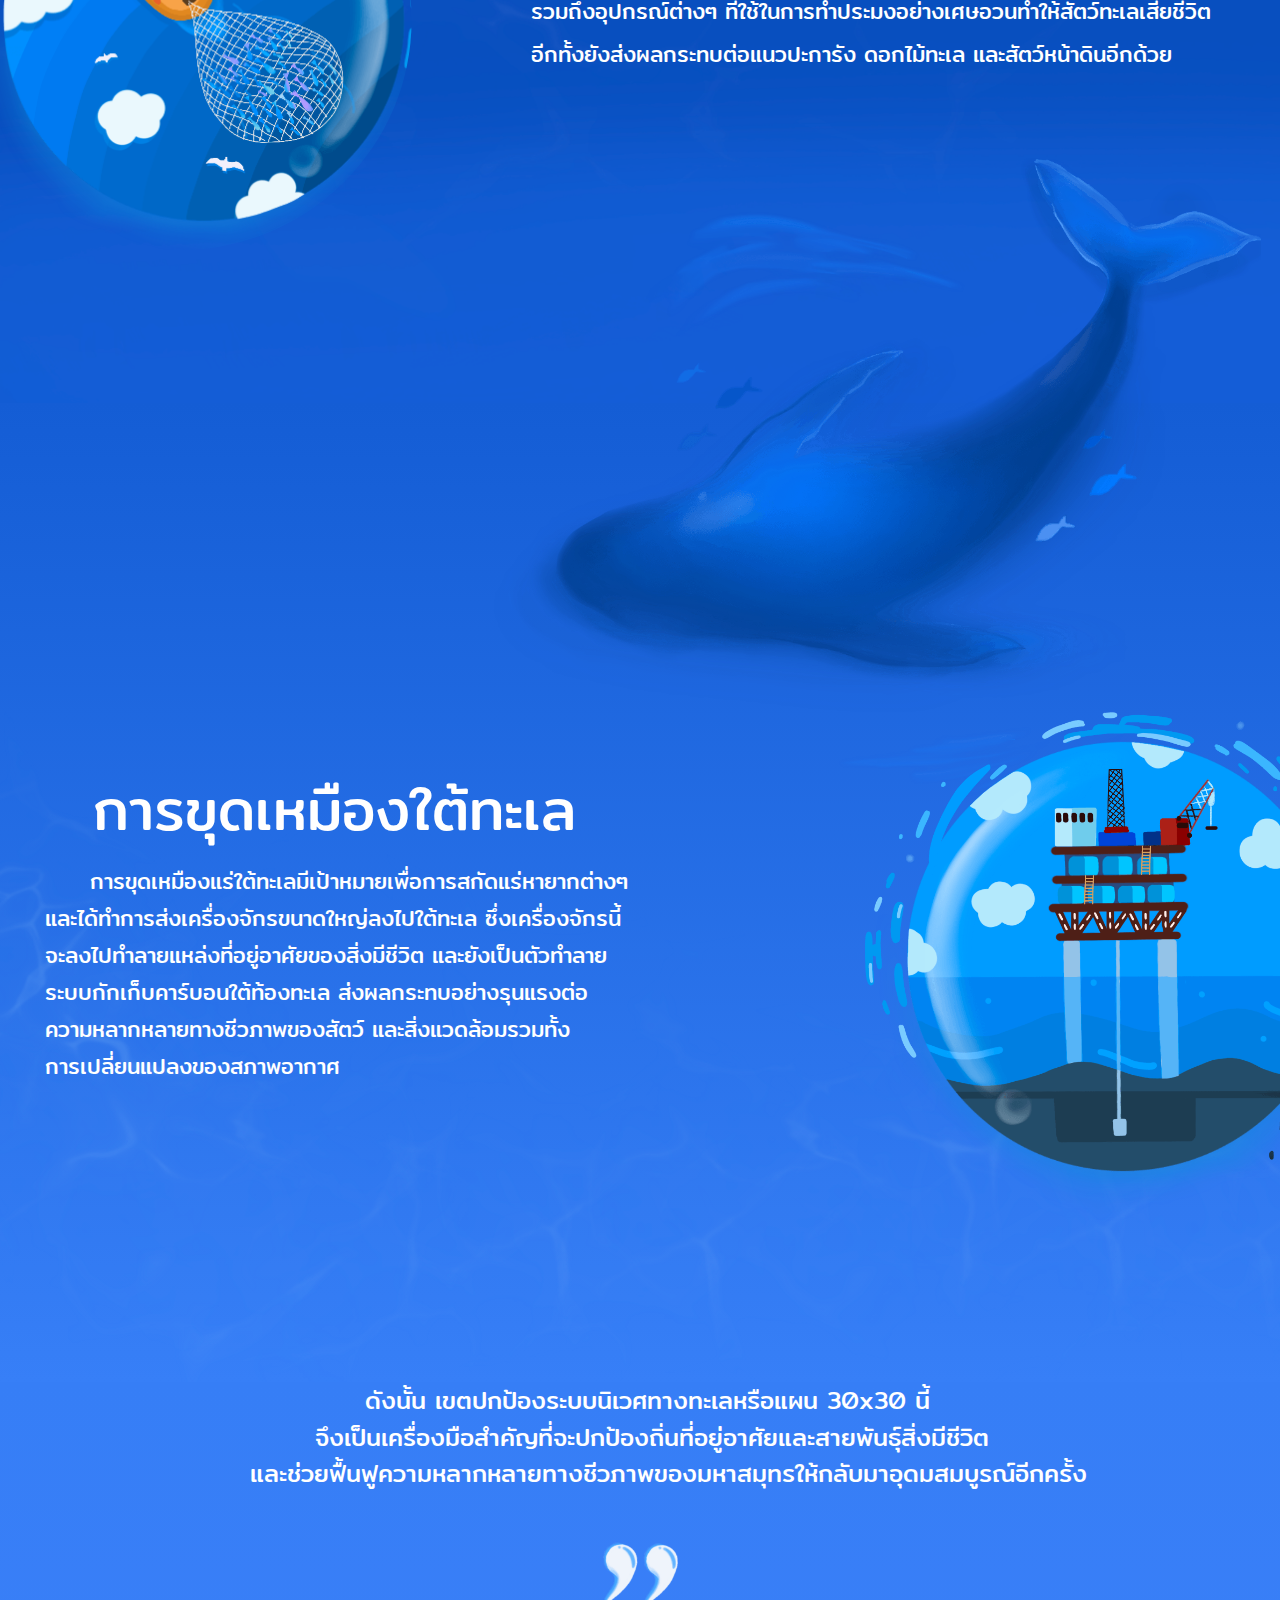
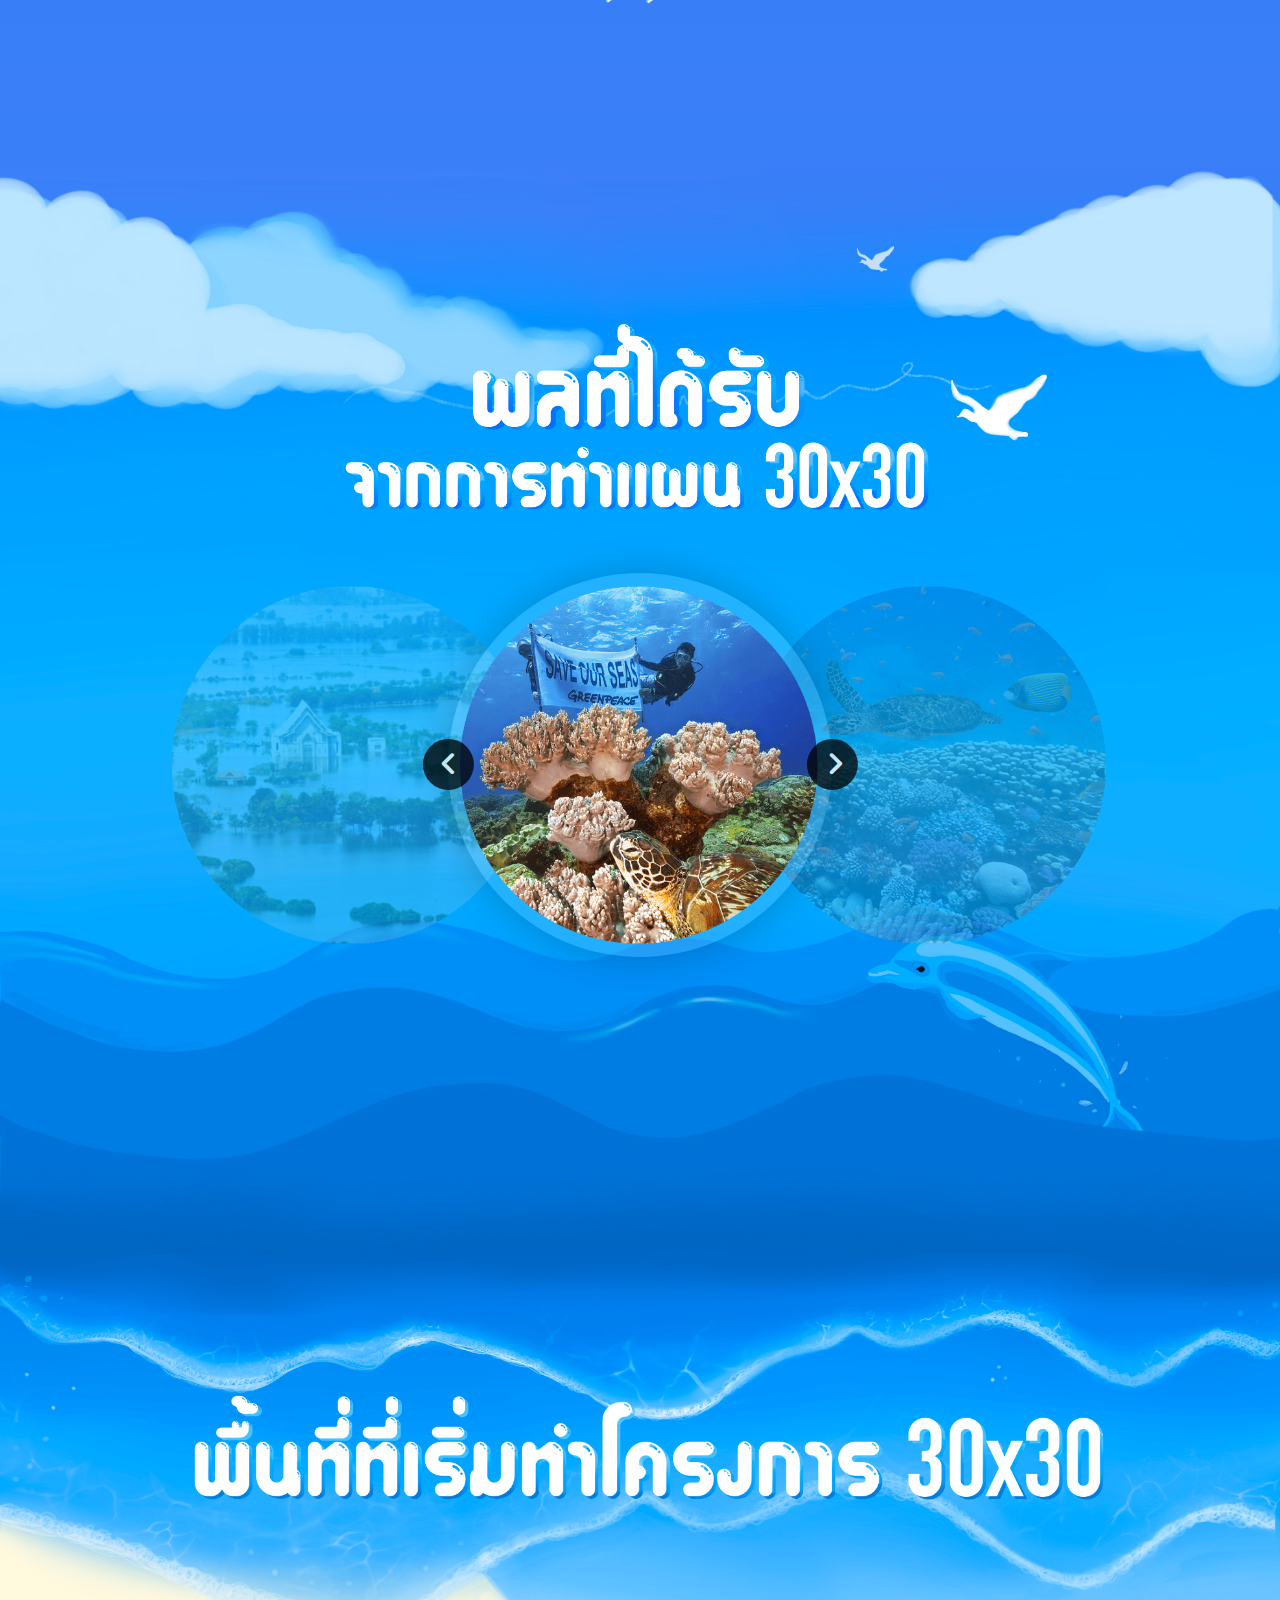
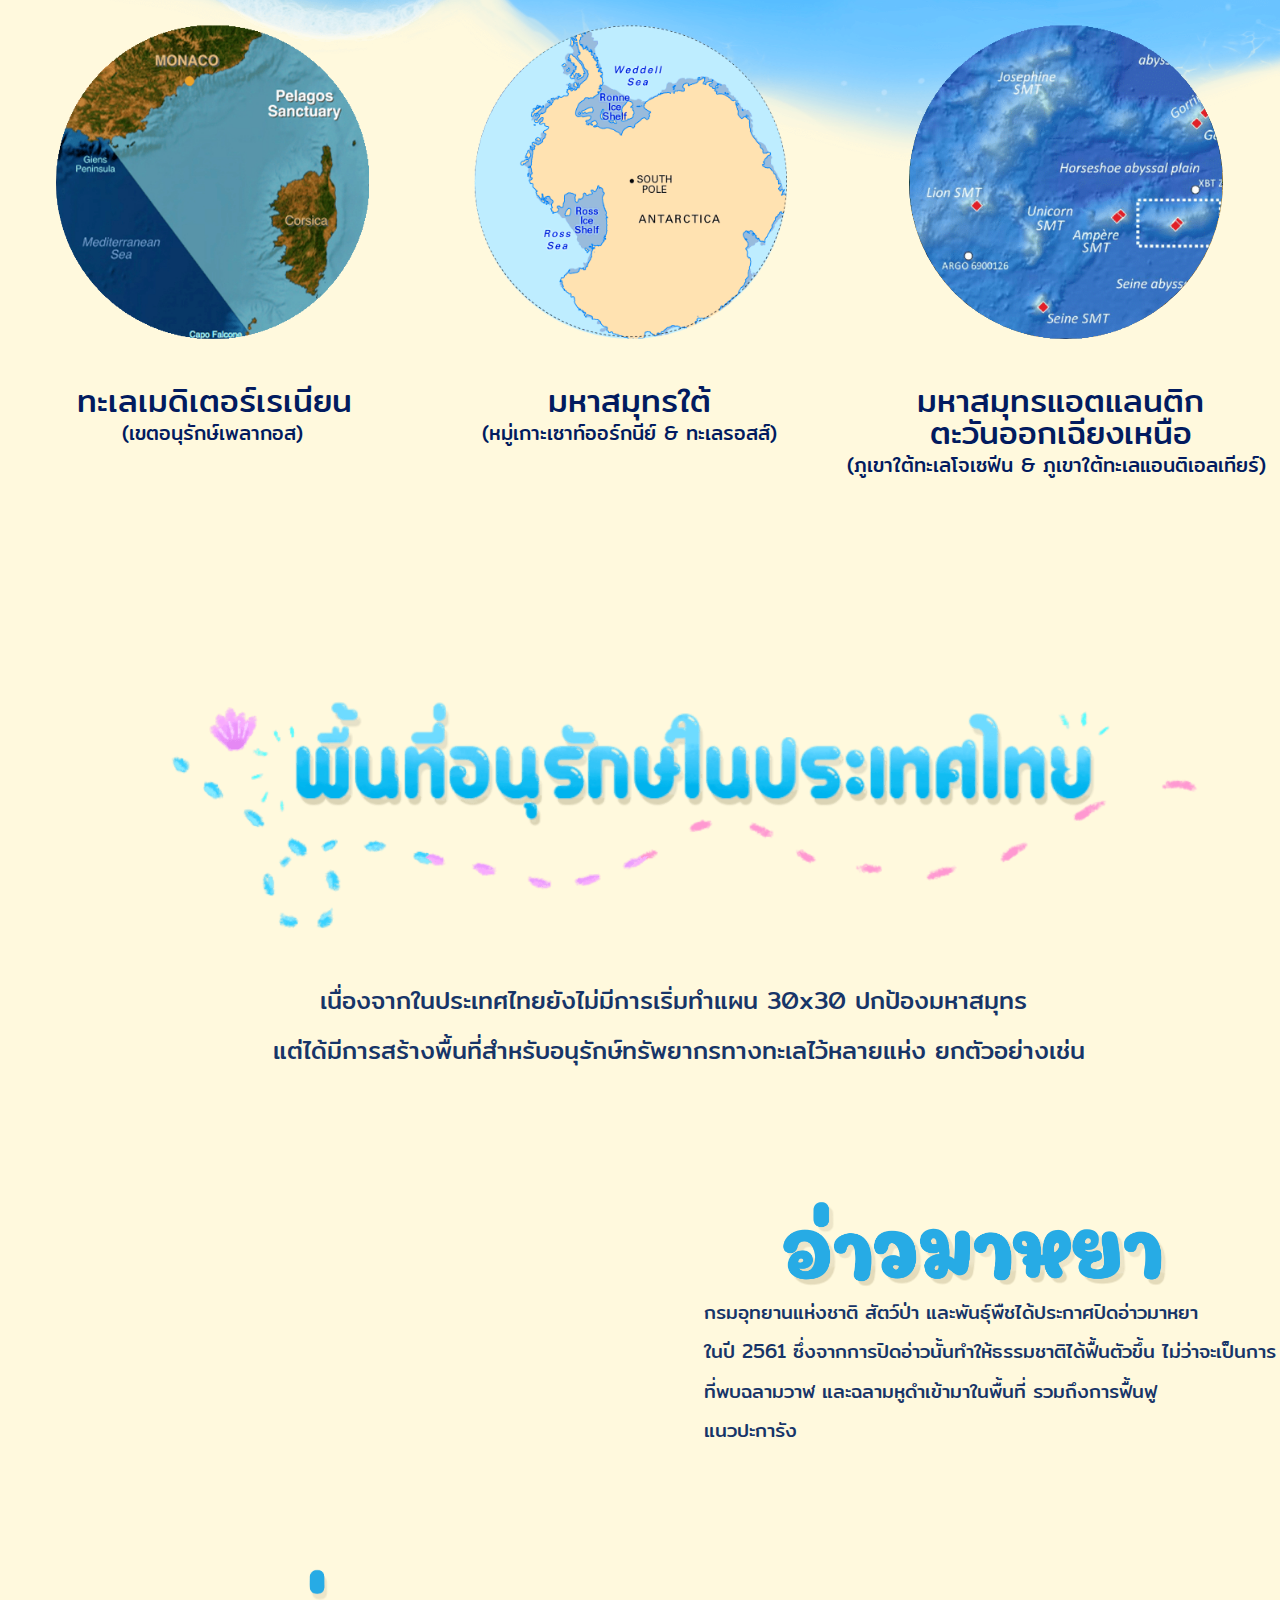
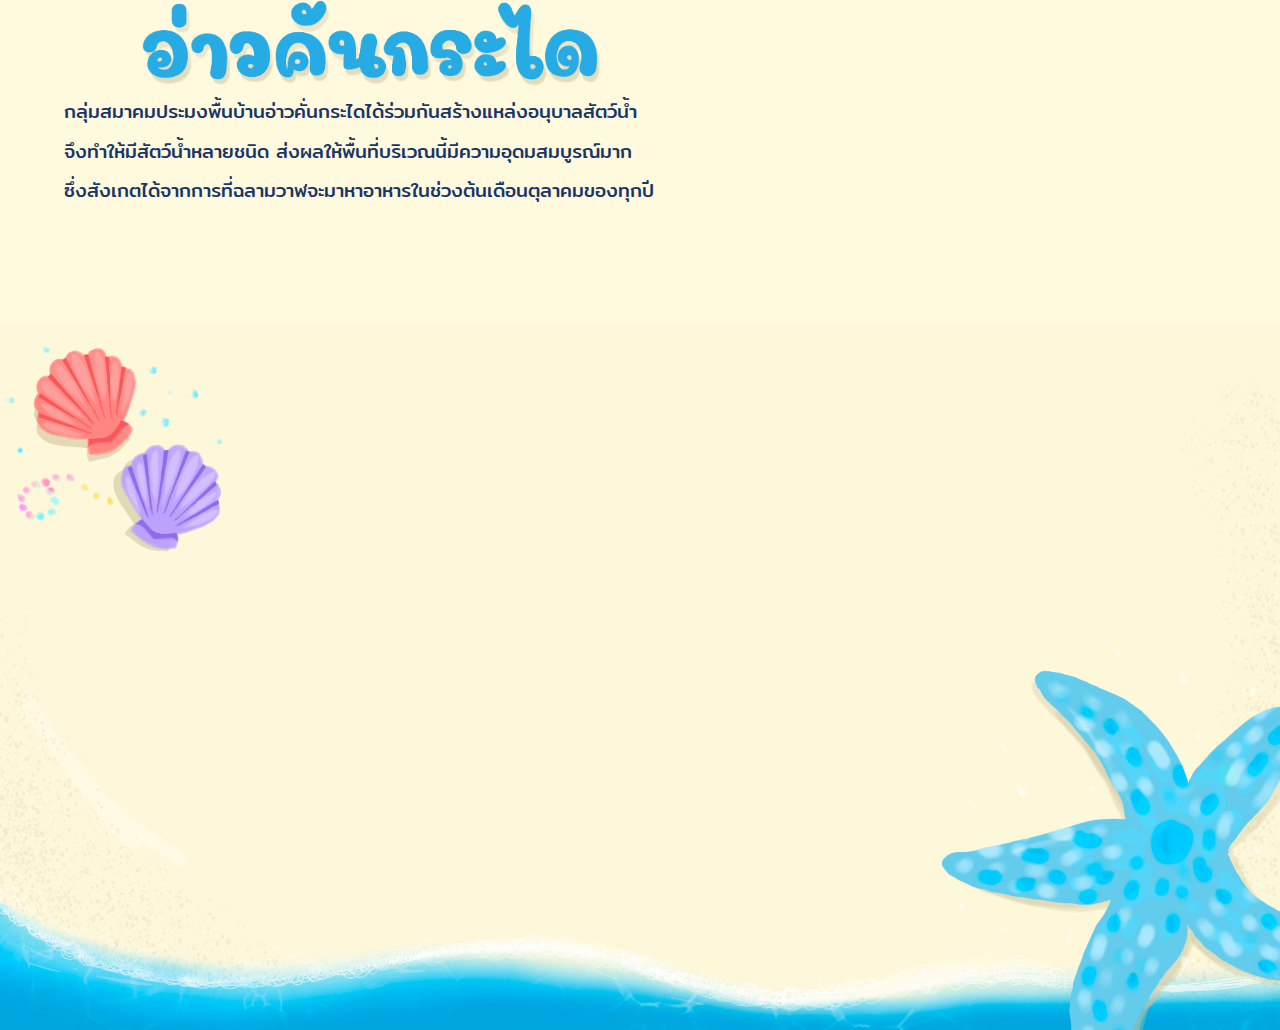
==== commit a9729e47: "Update index.html" ====
--- a/index.html
+++ b/index.html
@@ -130,7 +130,7 @@
     <div id="fifth2">
         <div class="thai"></div>
         <div class="into">
-            <p class="title2" style="left: 25%;font-size: 1.9vw;color: #173568;;">เนื่องจากในประเทศไทยยังไม่มีการเริ่มทำแผน 30x30 ปกป้องมหาสมุทร <br><span style="position: relative;left: 4%;">แต่ได้มีการสร้างพื้นที่สำหรับอนุรักษ์ทรัพยากรทางทะเลไว้หลายแห่ง</span></p>
+            <p class="title2" style="left: 25%;font-size: 1.9vw;color: #173568;;">เนื่องจากในประเทศไทยยังไม่มีการเริ่มทำแผน 30x30 ปกป้องมหาสมุทร <br><span style="position: relative;left: -5.75%;">แต่ได้มีการสร้างพื้นที่สำหรับอนุรักษ์ทรัพยากรทางทะเลไว้หลายแห่ง ยกตัวอย่างเช่น</span></p>
         </div>
         <div class="mayha">
             <div class="mayhapic"></div>
--- a/style3.css
+++ b/style3.css
@@ -623,3 +623,79 @@
   .button4{
       left: 52.5%;
   }
+
+/* เพิ่ม */
+#fifth2{
+    overflow: hidden;
+    width: 100%;
+    height: 100vw;
+    background-color: #fff9dd;
+    position: relative;
+}
+.thai{
+    width: 100%;
+    height: 25%;
+    /* background-color: aqua; */
+    background-image: url(img30/thai.PNG);
+    background-size: 82.5%;
+    background-repeat: no-repeat;
+    position: relative;
+    left: 3%;
+    top: -0%;
+    background-position: center;
+}
+.mayha,.gadai{
+    width: 100%;
+    height: 30%;
+    /* background-color: #6da8ff; */
+    position: relative;
+}
+.mayhapic{
+    width: 50%;
+    height: 70%;
+    position: absolute;
+    background-image: url(img30/มาหยา.PNG);
+    background-repeat: no-repeat;
+    background-size: 107%;
+    transform: rotate(-5deg);
+    top: 10%;
+    left: 2.5%;
+    background-position: center;
+}
+.mayhatext{
+    width: 50%;
+    height: 40%;
+    position: absolute;
+    background-image: url(img30/mayhatext.PNG);
+    background-repeat: no-repeat;
+    background-size: 65%;
+    left: 60%;
+    top: 2.5%;
+}
+.gadaipic{
+    width: 50%;
+    height: 70%;
+    position: absolute;
+    background-image: url(img30/คั่นกระได.PNG);
+    background-repeat: no-repeat;
+    background-size: 105%;
+    transform: rotate(5deg);
+    top: 10%;
+    left: 51.5%;
+    background-position: center;
+}
+.gadaitext{
+    width: 50%;
+    height: 40%;
+    position: absolute;
+    background-image: url(img30/gadaitext.PNG);
+    background-repeat: no-repeat;
+    background-size: 80%;
+    left: 9%;
+}
+.into{
+    width: 100%;
+    height: 15%;
+    /* background-color: aquamarine; */
+    position: relative;
+}
